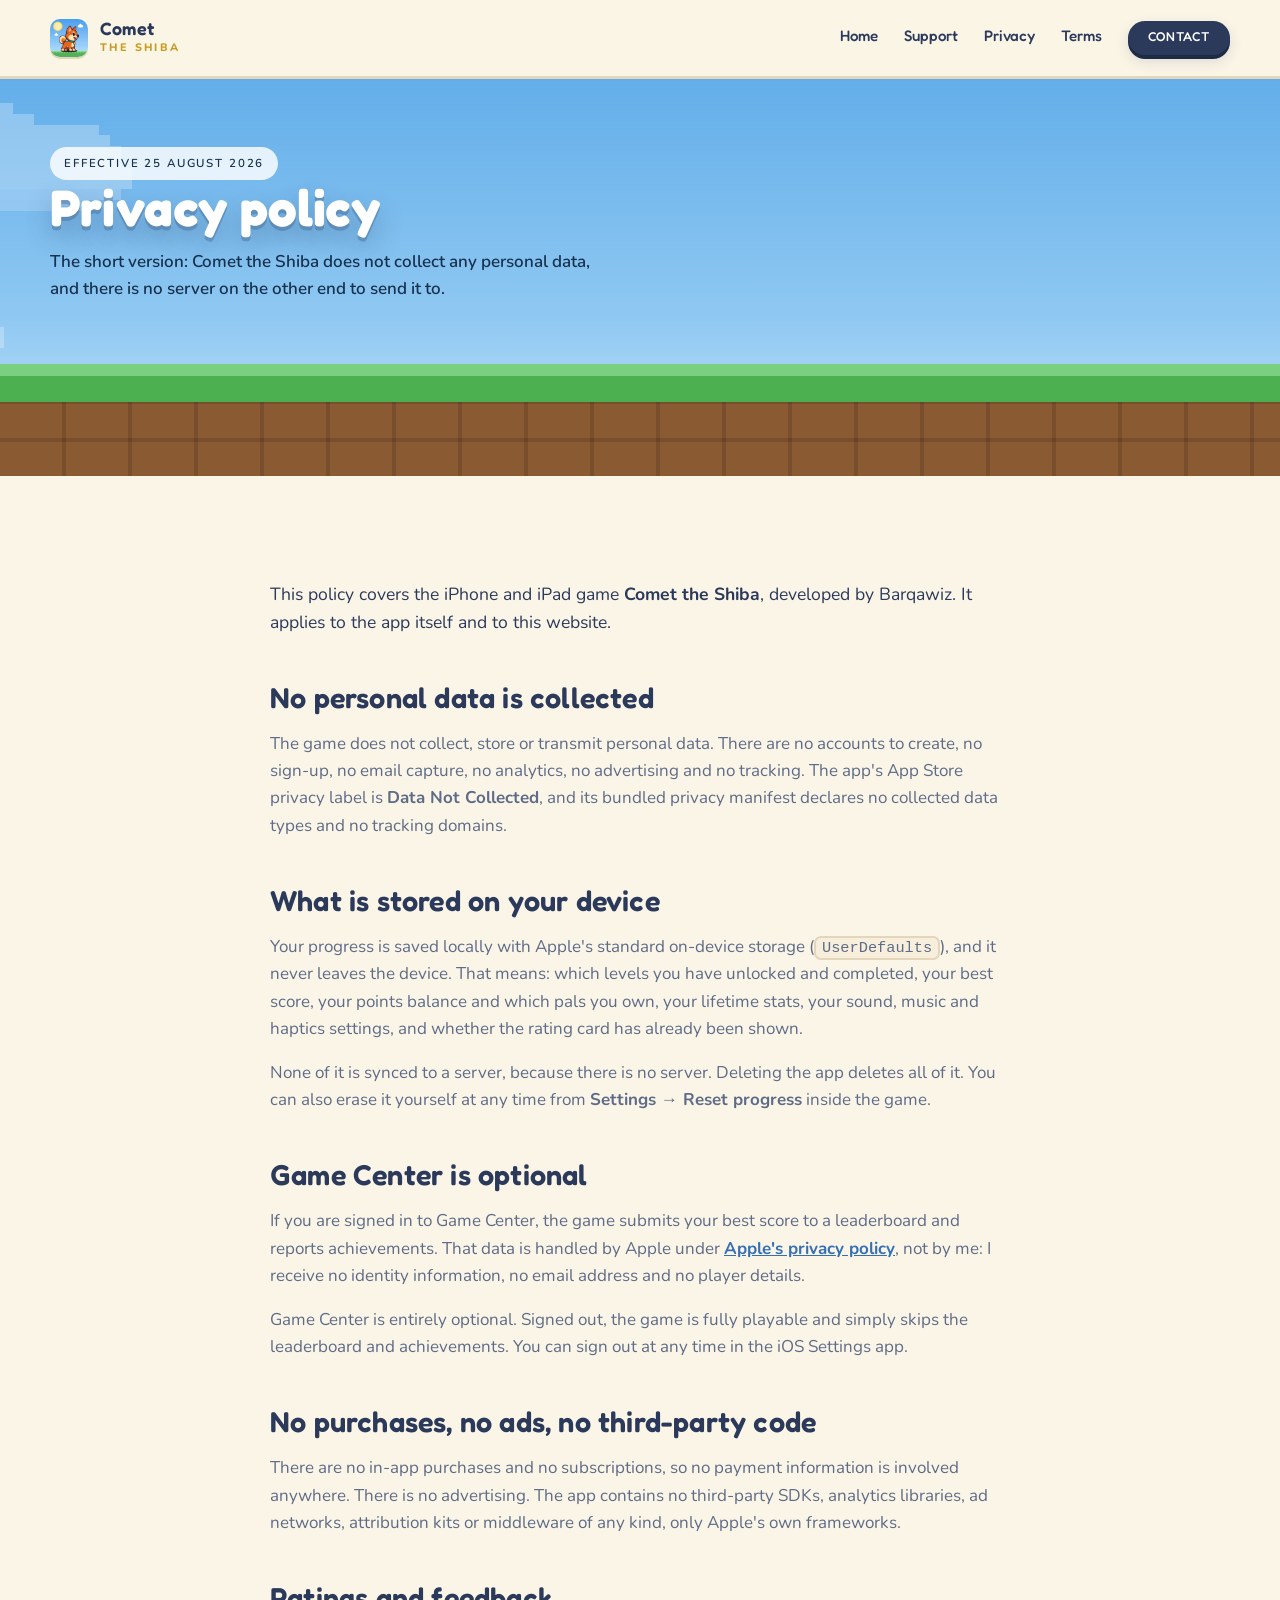
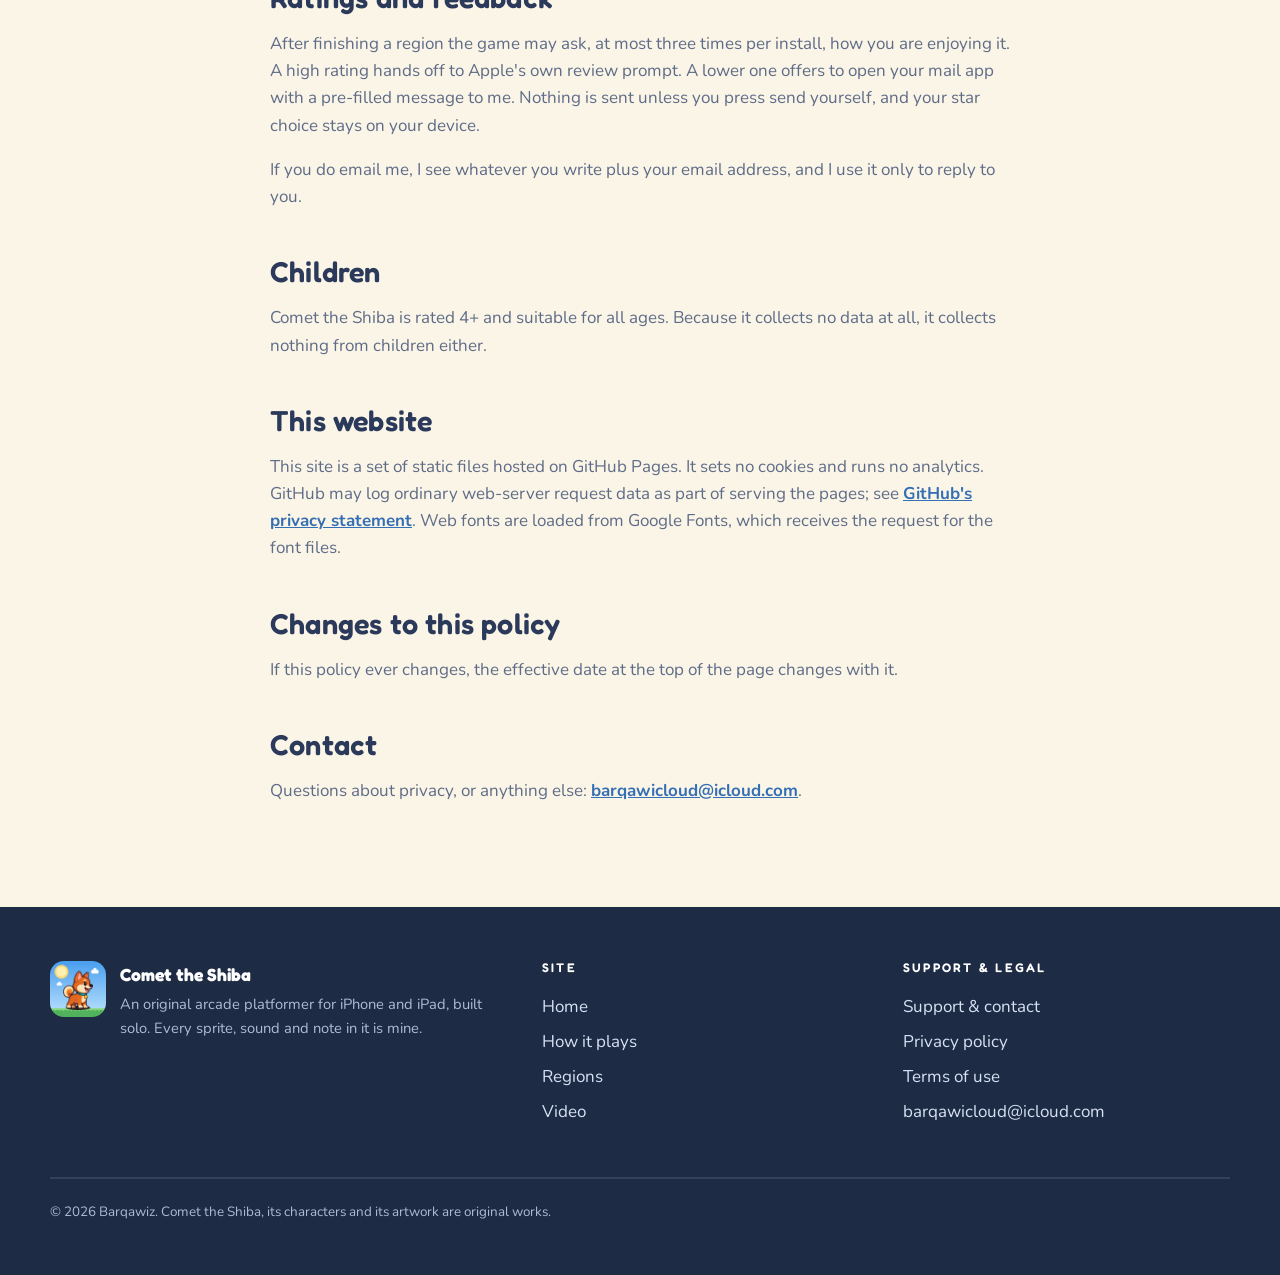
==== privacy.html @ cd2d178d "Add privacy, support and terms pages App Review needs a reachable privacy policy and support URL, so" ====
<!DOCTYPE html>
<html lang="en">
<head>
<meta charset="utf-8">
<meta name="viewport" content="width=device-width, initial-scale=1">
<title>Privacy policy | Comet the Shiba</title>
<meta name="description" content="Comet the Shiba collects no personal data. No accounts, no analytics, no advertising, no tracking and no third-party SDKs.">
<link rel="canonical" href="https://barqawiz.github.io/comet-website/privacy.html">
<meta name="theme-color" content="#63AEEA">
<link rel="icon" href="favicon.ico" sizes="any">
<link rel="apple-touch-icon" href="assets/apple-touch-icon.png">
<link rel="preconnect" href="https://fonts.googleapis.com">
<link rel="preconnect" href="https://fonts.gstatic.com" crossorigin>
<link href="https://fonts.googleapis.com/css2?family=Fredoka:wght@500;600;700&family=Nunito:wght@400;600;700;800&display=swap" rel="stylesheet">
<link rel="stylesheet" href="assets/css/style.css">
</head>
<body>
<a class="skip" href="#main">Skip to content</a>
<header class="site-head">
  <div class="wrap">
    <a class="brand" href="./">
      <img src="assets/img/icon.png" alt="" width="38" height="38">
      <span><b>Comet</b><span class="sub">The Shiba</span></span>
    </a>
    <nav class="site-nav" aria-label="Main">
      <a href="./">Home</a>
      <a href="support.html">Support</a>
      <a href="privacy.html">Privacy</a>
      <a href="terms.html">Terms</a>
      <a class="btn btn--navy btn--sm" href="mailto:barqawicloud@icloud.com?subject=Comet%20the%20Shiba">Contact</a>
    </nav>
  </div>
</header>

<main id="main">
<section class="page-head">
  <div class="cloud c1"></div><div class="cloud c3"></div>
  <div class="wrap">
    <p class="stamp">Effective 25 August 2026</p>
    <h1>Privacy policy</h1>
    <p>The short version: Comet the Shiba does not collect any personal data, and there is
       no server on the other end to send it to.</p>
  </div>
  <div class="ground"><div class="lip"></div><div class="turf"></div><div class="dirt"></div></div>
</section>

<section class="section section--paper">
  <div class="wrap prose">
    <p>This policy covers the iPhone and iPad game <strong>Comet the Shiba</strong>, developed
       by Barqawiz. It applies to the app itself and to this website.</p>

    <h2>No personal data is collected</h2>
    <p>The game does not collect, store or transmit personal data. There are no accounts to
       create, no sign-up, no email capture, no analytics, no advertising and no tracking.
       The app's App Store privacy label is <strong>Data Not Collected</strong>, and its bundled
       privacy manifest declares no collected data types and no tracking domains.</p>

    <h2>What is stored on your device</h2>
    <p>Your progress is saved locally with Apple's standard on-device storage
       (<code>UserDefaults</code>), and it never leaves the device. That means: which levels
       you have unlocked and completed, your best score, your points balance and which pals you
       own, your lifetime stats, your sound, music and haptics settings, and whether the rating
       card has already been shown.</p>
    <p>None of it is synced to a server, because there is no server. Deleting the app deletes
       all of it. You can also erase it yourself at any time from
       <strong>Settings &rarr; Reset progress</strong> inside the game.</p>

    <h2>Game Center is optional</h2>
    <p>If you are signed in to Game Center, the game submits your best score to a leaderboard
       and reports achievements. That data is handled by Apple under
       <a href="https://www.apple.com/legal/privacy/">Apple's privacy policy</a>, not by me:
       I receive no identity information, no email address and no player details.</p>
    <p>Game Center is entirely optional. Signed out, the game is fully playable and simply
       skips the leaderboard and achievements. You can sign out at any time in the iOS
       Settings app.</p>

    <h2>No purchases, no ads, no third-party code</h2>
    <p>There are no in-app purchases and no subscriptions, so no payment information is
       involved anywhere. There is no advertising. The app contains no third-party SDKs,
       analytics libraries, ad networks, attribution kits or middleware of any kind, only
       Apple's own frameworks.</p>

    <h2>Ratings and feedback</h2>
    <p>After finishing a region the game may ask, at most three times per install, how you
       are enjoying it. A high rating hands off to Apple's own review prompt. A lower one
       offers to open your mail app with a pre-filled message to me. Nothing is sent unless
       you press send yourself, and your star choice stays on your device.</p>
    <p>If you do email me, I see whatever you write plus your email address, and I use it only
       to reply to you.</p>

    <h2>Children</h2>
    <p>Comet the Shiba is rated 4+ and suitable for all ages. Because it collects no data at
       all, it collects nothing from children either.</p>

    <h2>This website</h2>
    <p>This site is a set of static files hosted on GitHub Pages. It sets no cookies and runs
       no analytics. GitHub may log ordinary web-server request data as part of serving the
       pages; see <a href="https://docs.github.com/site-policy/privacy-policies/github-privacy-statement">GitHub's privacy statement</a>.
       Web fonts are loaded from Google Fonts, which receives the request for the font files.</p>

    <h2>Changes to this policy</h2>
    <p>If this policy ever changes, the effective date at the top of the page changes with it.</p>

    <h2>Contact</h2>
    <p>Questions about privacy, or anything else:
       <a href="mailto:barqawicloud@icloud.com?subject=Comet%20the%20Shiba%20privacy">barqawicloud@icloud.com</a>.</p>
  </div>
</section>
</main>

<footer class="site-foot">
  <div class="wrap">
    <div class="foot-brand">
      <img src="assets/img/icon.png" alt="" width="56" height="56">
      <div>
        <b>Comet the Shiba</b>
        <p style="margin:4px 0 0;font-size:.92rem">An original arcade platformer for iPhone and iPad,
           built solo. Every sprite, sound and note in it is mine.</p>
      </div>
    </div>
    <div>
      <h4>Site</h4>
      <a href="./">Home</a>
      <a href="./#game">How it plays</a>
      <a href="./#regions">Regions</a>
      <a href="./#media">Video</a>
    </div>
    <div>
      <h4>Support &amp; legal</h4>
      <a href="support.html">Support &amp; contact</a>
      <a href="privacy.html">Privacy policy</a>
      <a href="terms.html">Terms of use</a>
      <a href="mailto:barqawicloud@icloud.com">barqawicloud@icloud.com</a>
    </div>
    <p class="fine">© 2026 Barqawiz. Comet the Shiba, its characters and its artwork are original works.</p>
  </div>
</footer>
</body>
</html>
---- assets/css/style.css ----
/* Comet the Shiba site styles.
   The palette, the rounded buttons and the cream cards are lifted from the
   game's own UI so the site and the app read as one thing. */

:root {
  /* sky */
  --sky-1: #63AEEA;
  --sky-2: #8FC8F2;
  --sky-3: #C9E5FB;
  /* ground */
  --grass: #4CAF50;
  --grass-lip: #7BD07F;
  --grass-dark: #3B8E3F;
  --soil: #8A5A32;
  --soil-dark: #6E4526;
  /* surfaces */
  --cream: #F7EFDC;
  --cream-hi: #FDF8EC;
  --cream-edge: #E3D6BB;
  --paper: #FBF5E7;
  /* ink */
  --navy: #2B3A5B;
  --navy-deep: #1E2B45;
  --ink-soft: #5F6C88;
  /* accents */
  --gold: #F2C94C;
  --gold-dark: #C99B1F;
  --orange: #E76E22;
  --red: #E05252;
  --red-dark: #B93E3E;
  --green: #43A047;
  --green-dark: #2F7A33;
  --blue: #4A90E2;
  --blue-dark: #356FB4;
  /* regions */
  --greenward: #43A047;
  --amber: #D9982F;
  --starfall: #6E5AC8;

  --shadow-card: 0 4px 0 var(--cream-edge), 0 12px 28px rgba(43, 58, 91, .12);
  --radius: 22px;
  --maxw: 1180px;
  color-scheme: light;
}

* { box-sizing: border-box; }

html { scroll-behavior: smooth; }
@media (prefers-reduced-motion: reduce) { html { scroll-behavior: auto; } }

body {
  margin: 0;
  background: var(--paper);
  color: var(--navy);
  font-family: Nunito, "Helvetica Neue", Arial, sans-serif;
  font-size: 17px;
  line-height: 1.6;
  -webkit-font-smoothing: antialiased;
  overflow-x: hidden;
}

h1, h2, h3, h4, .display {
  font-family: Fredoka, Nunito, "Helvetica Neue", Arial, sans-serif;
  font-weight: 600;
  letter-spacing: .2px;
  line-height: 1.08;
  margin: 0 0 .4em;
}

a { color: var(--blue-dark); }
a:focus-visible, button:focus-visible, summary:focus-visible {
  outline: 3px solid var(--gold);
  outline-offset: 3px;
  border-radius: 8px;
}

img { max-width: 100%; height: auto; display: block; }
.px { image-rendering: pixelated; image-rendering: -moz-crisp-edges; }

.wrap { width: min(100% - 40px, var(--maxw)); margin-inline: auto; }

.skip {
  position: absolute; left: -9999px; top: 0; z-index: 99;
  background: var(--navy); color: #fff; padding: 12px 18px; border-radius: 0 0 12px 0;
}
.skip:focus { left: 0; }

/* ---------- buttons: the in-game pill ---------- */
.btn {
  --b: var(--green); --bd: var(--green-dark);
  display: inline-flex; align-items: center; gap: 10px;
  font-family: Fredoka, Nunito, sans-serif; font-weight: 600;
  font-size: 1rem; letter-spacing: .06em; text-transform: uppercase;
  color: #fff; text-decoration: none;
  background: var(--b);
  padding: 14px 28px 16px;
  border: 0; border-radius: 999px;
  box-shadow: 0 5px 0 var(--bd), 0 10px 20px rgba(43, 58, 91, .18);
  cursor: pointer;
  transition: transform .08s ease, box-shadow .08s ease, filter .15s ease;
}
.btn:hover { filter: brightness(1.05); }
.btn:active { transform: translateY(4px); box-shadow: 0 1px 0 var(--bd), 0 4px 10px rgba(43, 58, 91, .18); }
.btn--red   { --b: var(--red);   --bd: var(--red-dark); }
.btn--gold  { --b: var(--gold);  --bd: var(--gold-dark); color: var(--navy-deep); }
.btn--blue  { --b: var(--blue);  --bd: var(--blue-dark); }
.btn--navy  { --b: var(--navy);  --bd: var(--navy-deep); }
.btn--ghost {
  background: transparent; color: var(--navy);
  box-shadow: inset 0 0 0 3px rgba(43, 58, 91, .18);
}
.btn--ghost:active { transform: none; box-shadow: inset 0 0 0 3px rgba(43, 58, 91, .3); }
.btn--sm { font-size: .82rem; padding: 10px 18px 12px; }

/* ---------- header ---------- */
.site-head {
  position: sticky; top: 0; z-index: 40;
  background: rgba(251, 245, 231, .92);
  backdrop-filter: blur(10px);
  border-bottom: 3px solid var(--cream-edge);
}
.site-head .wrap { display: flex; align-items: center; gap: 20px; min-height: 76px; padding-block: 8px; }
.brand { display: flex; align-items: center; gap: 12px; text-decoration: none; color: var(--navy); margin-right: auto; }
.brand img { width: 38px; height: 38px; border-radius: 10px; box-shadow: 0 2px 0 var(--cream-edge); }
.brand b { font-family: Fredoka, sans-serif; font-weight: 600; font-size: 1.12rem; letter-spacing: .01em; display: block; line-height: 1.05; }
.brand .sub { font-size: .68rem; letter-spacing: .22em; color: var(--gold-dark); font-weight: 800; text-transform: uppercase; display: block; }
.site-nav { display: flex; align-items: center; gap: 26px; }
.site-nav a {
  font-family: Fredoka, sans-serif; font-size: .95rem; font-weight: 500;
  color: var(--navy); text-decoration: none; padding: 6px 0;
  border-bottom: 3px solid transparent;
}
.site-nav a:hover { border-bottom-color: var(--gold); }
.site-nav a.btn {
  color: #fff; border-bottom: 0;
  padding: 9px 20px 11px; font-size: .8rem; line-height: 1.1;
  box-shadow: 0 4px 0 var(--bd), 0 6px 14px rgba(43, 58, 91, .16);
}
.site-nav a.btn:hover { border-bottom: 0; }
.site-nav a.btn:active { transform: translateY(3px); box-shadow: 0 1px 0 var(--bd); }
@media (max-width: 860px) { .site-nav a:not(.btn) { display: none; } }

/* ---------- hero ---------- */
.hero {
  position: relative;
  background: linear-gradient(180deg, var(--sky-1) 0%, var(--sky-2) 45%, var(--sky-3) 100%);
  padding: 74px 0 0;
  overflow: hidden;
}
.cloud {
  position: absolute;
  aspect-ratio: 24 / 10;
  background-image: url("data:image/svg+xml,%3Csvg xmlns='http://www.w3.org/2000/svg' viewBox='0 0 24 10' shape-rendering='crispEdges'%3E%3Crect x='7' y='0' width='6' height='1' fill='%23ffffff'/%3E%3Crect x='5' y='1' width='10' height='1' fill='%23ffffff'/%3E%3Crect x='16' y='2' width='5' height='1' fill='%23ffffff'/%3E%3Crect x='4' y='2' width='12' height='1' fill='%23ffffff'/%3E%3Crect x='3' y='3' width='19' height='1' fill='%23ffffff'/%3E%3Crect x='1' y='4' width='22' height='2' fill='%23ffffff'/%3E%3Crect x='0' y='6' width='24' height='2' fill='%23ffffff'/%3E%3Crect x='1' y='8' width='22' height='1' fill='%23EAF3FF'/%3E%3Crect x='4' y='9' width='16' height='1' fill='%23DDEBFB'/%3E%3C/svg%3E");
  background-size: 100% 100%;
  animation: drift linear infinite;
  pointer-events: none;
}
.c1 { width: 260px; left: -20%; top: 8%;  animation-duration: 120s; animation-delay: -22s;  opacity: .5; }
.c2 { width: 150px; left: -20%; top: 26%; animation-duration: 165s; animation-delay: -110s; opacity: .42; }
.c3 { width: 340px; left: -30%; top: 55%; animation-duration: 210s; animation-delay: -60s;  opacity: .3; }
.c4 { width: 190px; left: -20%; top: 72%; animation-duration: 145s; animation-delay: -132s; opacity: .38; }
@keyframes drift { from { transform: translateX(0); } to { transform: translateX(180vw); } }

.hero-grid {
  position: relative; z-index: 2;
  display: grid; grid-template-columns: minmax(0, 1fr) minmax(0, 1.05fr);
  gap: 56px; align-items: center;
  padding-bottom: 90px;
}
@media (max-width: 940px) { .hero-grid { grid-template-columns: 1fr; gap: 36px; padding-bottom: 64px; text-align: center; } }

.title-lockup { margin-bottom: 22px; }
.title-lockup .comet {
  font-family: Fredoka, sans-serif; font-weight: 700;
  font-size: clamp(3.6rem, 10vw, 6.6rem);
  line-height: .9; color: #fff; margin: 0;
  letter-spacing: .01em;
  text-shadow: 0 5px 0 rgba(43, 58, 91, .28), 0 14px 34px rgba(30, 60, 95, .38);
}
.title-lockup .shiba {
  font-family: Fredoka, sans-serif; font-weight: 600;
  font-size: clamp(1.2rem, 3.2vw, 2rem);
  color: var(--gold); letter-spacing: .16em; text-transform: uppercase;
  text-shadow: 0 3px 0 rgba(43, 58, 91, .2);
  margin-top: 6px;
}
.hero-copy {
  font-size: clamp(1.05rem, 1.6vw, 1.22rem);
  color: #17324e; max-width: 34ch; font-weight: 600;
  text-shadow: 0 1px 0 rgba(255, 255, 255, .35);
}
@media (max-width: 940px) { .hero-copy { margin-inline: auto; } }
.hero-cta { display: flex; flex-wrap: wrap; gap: 14px; margin-top: 28px; }
@media (max-width: 940px) { .hero-cta { justify-content: center; } }
.hero-note {
  margin-top: 18px; font-size: .82rem; font-weight: 800; letter-spacing: .12em;
  text-transform: uppercase; color: #1c3d5c; opacity: .75;
}

/* landscape phone frame */
.device {
  border: 12px solid #10161f;
  border-radius: 34px;
  background: #10161f;
  box-shadow: 0 18px 40px rgba(20, 40, 70, .35), inset 0 0 0 2px #2c3546;
  overflow: hidden;
  position: relative;
}
.device video, .device img { width: 100%; display: block; background: #0d1117; }
.device::after {
  content: ""; position: absolute; top: 50%; left: 4px; translate: 0 -50%;
  width: 5px; height: 64px; background: #000; border-radius: 3px; opacity: .55;
}

/* ground strip */
.ground { position: relative; z-index: 3; }
.ground .lip { height: 12px; background: var(--grass-lip); }
.ground .turf { height: 26px; background: var(--grass); }
.ground .dirt {
  height: 74px;
  background:
    repeating-linear-gradient(90deg, transparent 0 62px, rgba(0,0,0,.13) 62px 66px),
    repeating-linear-gradient(0deg, transparent 0 34px, rgba(0,0,0,.13) 34px 38px),
    var(--soil);
}
.runner {
  position: absolute; bottom: 70px; left: 0;
  width: 96px; height: 87px;
  background-image: url("../img/sprites/comet-run.png");
  background-size: 300% 100%;
  animation: runcycle .34s steps(3) infinite, dash 13s linear infinite;
}
@keyframes runcycle { from { background-position-x: 0; } to { background-position-x: -300%; } }
@keyframes dash { from { transform: translateX(-140px); } to { transform: translateX(calc(100vw + 140px)); } }
@media (prefers-reduced-motion: reduce) {
  .runner { animation: none; left: 8%; background-position-x: 0; }
  .cloud { animation: none; }
}

/* ---------- HUD stat strip ---------- */
.hud { background: var(--navy); color: #fff; padding: 22px 0; }
.hud ul {
  list-style: none; margin: 0; padding: 0;
  display: flex; flex-wrap: wrap; justify-content: center; gap: 14px 38px;
}
.hud li { display: flex; align-items: center; gap: 11px; }
.hud img { width: 30px; height: auto; }
.hud .stat b {
  font-family: Fredoka, sans-serif; font-weight: 600; font-size: 1.4rem;
  color: var(--gold); line-height: 1; display: block;
}
.hud .stat span { font-size: .72rem; letter-spacing: .16em; text-transform: uppercase; font-weight: 800; opacity: .8; }

/* ---------- generic section ---------- */
.section { padding: 86px 0; }
.section--cream { background: var(--cream); }
.section--paper { background: var(--paper); }
.section-head { max-width: 62ch; margin-bottom: 44px; }
.section-head.center { margin-inline: auto; text-align: center; }
.eyebrow {
  font-size: .74rem; font-weight: 800; letter-spacing: .2em; text-transform: uppercase;
  color: var(--gold-dark); margin-bottom: 10px;
}
.section h2 { font-size: clamp(1.9rem, 4vw, 2.7rem); }
.section-head p { color: var(--ink-soft); font-size: 1.08rem; margin: 0; }

/* ---------- cards ---------- */
.cards { display: grid; grid-template-columns: repeat(auto-fit, minmax(280px, 1fr)); gap: 22px; }
@media (min-width: 1000px) { .cards { grid-template-columns: repeat(3, 1fr); } }
.card {
  background: var(--cream-hi);
  border: 3px solid var(--cream-edge);
  border-radius: var(--radius);
  padding: 26px 26px 28px;
  box-shadow: 0 4px 0 var(--cream-edge);
}
.section--cream .card { background: var(--paper); }
.card .icon {
  width: 54px; height: 54px; display: grid; place-items: center; margin-bottom: 14px;
}
.card .icon img { max-height: 54px; width: auto; }
.card h3 { font-size: 1.18rem; margin-bottom: 6px; }
.card p { margin: 0; color: var(--ink-soft); font-size: .97rem; }

/* ---------- regions ---------- */
.region { padding: 74px 0; border-top: 4px solid rgba(43, 58, 91, .08); }
.region-grid { display: grid; grid-template-columns: minmax(0, 1fr) minmax(0, 1.15fr); gap: 48px; align-items: center; }
.region--flip .region-grid { direction: rtl; }
.region--flip .region-grid > * { direction: ltr; }
@media (max-width: 900px) { .region-grid, .region--flip .region-grid { grid-template-columns: 1fr; direction: ltr; gap: 28px; } }
.region-tag {
  display: inline-flex; align-items: center; gap: 8px;
  font-family: Fredoka, sans-serif; font-size: .8rem; font-weight: 600;
  letter-spacing: .14em; text-transform: uppercase;
  color: #fff; background: var(--tint, var(--green));
  padding: 7px 15px 8px; border-radius: 999px; margin-bottom: 14px;
}
.region h3 { font-size: clamp(1.6rem, 3.4vw, 2.2rem); }
.region p { color: var(--ink-soft); }
.shot {
  border-radius: 18px; overflow: hidden;
  border: 4px solid var(--navy);
  box-shadow: 0 10px 0 rgba(43, 58, 91, .18), 0 20px 40px rgba(43, 58, 91, .16);
  background: #0d1117;
}
.shot img { width: 100%; }
.chips { display: flex; flex-wrap: wrap; gap: 10px; margin-top: 22px; padding: 0; list-style: none; }
.chip {
  display: flex; align-items: center; gap: 9px;
  background: var(--cream-hi); border: 3px solid var(--cream-edge);
  border-radius: 999px; padding: 7px 16px 8px 9px;
  font-size: .88rem; font-weight: 700;
}
.chip img { width: 30px; height: auto; }

/* ---------- bosses ---------- */
.bosses { background: var(--navy-deep); color: #fff; }
.bosses .section-head p, .bosses p { color: #B9C6E0; }
.bosses .eyebrow { color: var(--gold); }
.boss-row { display: grid; grid-template-columns: repeat(auto-fit, minmax(230px, 1fr)); gap: 22px; margin-bottom: 46px; }
.boss {
  background: rgba(255, 255, 255, .05);
  border: 3px solid rgba(255, 255, 255, .12);
  border-radius: var(--radius);
  padding: 22px; text-align: center;
}
.boss img { height: 108px; width: auto; margin: 0 auto 12px; }
.boss h3 { color: #fff; font-size: 1.1rem; margin-bottom: 2px; }
.boss .hp { color: var(--gold); font-weight: 800; font-size: .78rem; letter-spacing: .14em; text-transform: uppercase; }
.steps { display: grid; grid-template-columns: repeat(auto-fit, minmax(240px, 1fr)); gap: 26px; counter-reset: s; }
.step { position: relative; padding-left: 56px; }
.step::before {
  counter-increment: s; content: counter(s);
  position: absolute; left: 0; top: -4px;
  width: 40px; height: 40px; border-radius: 12px;
  background: var(--gold); color: var(--navy-deep);
  font-family: Fredoka, sans-serif; font-weight: 700; font-size: 1.2rem;
  display: grid; place-items: center;
}
.step h4 { color: #fff; font-size: 1.05rem; margin-bottom: 4px; }
.step p { margin: 0; font-size: .95rem; }

/* ---------- video wall ---------- */
.reels { display: grid; grid-template-columns: repeat(auto-fit, minmax(300px, 1fr)); gap: 20px; }
.reel { background: var(--cream-hi); border: 3px solid var(--cream-edge); border-radius: 18px; padding: 12px; box-shadow: 0 4px 0 var(--cream-edge); }
.reel video { width: 100%; border-radius: 10px; background: #0d1117; display: block; }
.reel h4 { margin: 12px 4px 2px; font-size: 1rem; }
.reel span { display: block; margin: 0 4px 6px; font-size: .74rem; letter-spacing: .14em; text-transform: uppercase; color: var(--ink-soft); font-weight: 800; }

/* ---------- footer ---------- */
.site-foot { background: var(--navy-deep); color: #AEBBD4; padding: 54px 0 40px; }
.site-foot .wrap { display: grid; grid-template-columns: 1.4fr 1fr 1fr; gap: 34px; }
@media (max-width: 760px) { .site-foot .wrap { grid-template-columns: 1fr; } }
.site-foot h4 { color: #fff; font-size: .78rem; letter-spacing: .18em; text-transform: uppercase; margin-bottom: 14px; }
.site-foot a { color: #D7E1F2; text-decoration: none; display: block; padding: 4px 0; }
.site-foot a:hover { color: var(--gold); }
.site-foot .fine { grid-column: 1 / -1; border-top: 2px solid rgba(255,255,255,.1); padding-top: 22px; font-size: .84rem; }
.foot-brand { display: flex; gap: 14px; align-items: flex-start; }
.foot-brand img { width: 56px; border-radius: 14px; }
.foot-brand b { color: #fff; font-family: Fredoka, sans-serif; font-size: 1.1rem; display: block; }

.prose { max-width: 74ch; }
.prose h3 { margin-top: 34px; font-size: 1.25rem; }
.prose ul { padding-left: 20px; }
.prose li { margin-bottom: 8px; color: var(--ink-soft); }
.prose li strong { color: var(--navy); }

/* ---------- inner pages: privacy, terms, support ---------- */
.page-head { position: relative; background: linear-gradient(180deg, var(--sky-1) 0%, var(--sky-2) 60%, var(--sky-3) 100%); padding-top: 56px; overflow: hidden; }
.page-head .wrap { position: relative; z-index: 2; padding-bottom: 62px; }
.page-head .cloud { opacity: .26; }
.page-head .c1 { top: 46%; }
.page-head .c3 { top: 6%; left: -10%; width: 260px; }
.page-head h1 {
  font-family: Fredoka, sans-serif; font-weight: 700; color: #fff;
  font-size: clamp(2.1rem, 5.5vw, 3.2rem); margin: 0;
  text-shadow: 0 4px 0 rgba(43, 58, 91, .26), 0 12px 26px rgba(30, 60, 95, .3);
}
.page-head p { color: #17324e; font-weight: 600; max-width: 56ch; margin: 12px 0 0; }
.stamp {
  display: inline-block; margin-bottom: 14px;
  background: rgba(255, 255, 255, .82); color: var(--navy);
  font-size: .72rem; font-weight: 800; letter-spacing: .16em; text-transform: uppercase;
  padding: 7px 14px 8px; border-radius: 999px;
}
.prose p { color: var(--ink-soft); }
.prose h2 { font-size: clamp(1.4rem, 3vw, 1.8rem); margin-top: 46px; }
.prose h2:first-child { margin-top: 0; }
.prose > p:first-of-type { font-size: 1.1rem; color: var(--navy); }
.prose a { font-weight: 700; }
.prose hr { border: 0; border-top: 3px solid var(--cream-edge); margin: 46px 0; }
.prose code {
  font-family: ui-monospace, SFMono-Regular, Menlo, monospace; font-size: .9em;
  background: var(--cream); border: 2px solid var(--cream-edge);
  border-radius: 7px; padding: 1px 6px;
}

.faq { margin-top: 30px; }
.faq details {
  background: var(--cream-hi); border: 3px solid var(--cream-edge);
  border-radius: 18px; padding: 4px 22px; margin-bottom: 12px;
  box-shadow: 0 4px 0 var(--cream-edge);
}
.section--cream .faq details { background: var(--paper); }
.faq summary {
  font-family: Fredoka, sans-serif; font-weight: 500; font-size: 1.05rem;
  padding: 16px 0; cursor: pointer; list-style: none; color: var(--navy);
  display: flex; align-items: center; justify-content: space-between; gap: 16px;
}
.faq summary::-webkit-details-marker { display: none; }
.faq summary::after {
  content: "+"; font-size: 1.5rem; line-height: 1; color: var(--gold-dark); flex: none;
}
.faq details[open] summary::after { content: "\2013"; }
.faq p { margin: 0 0 16px; color: var(--ink-soft); font-size: .98rem; }

.contact-card {
  background: var(--navy); color: #fff; border-radius: var(--radius);
  padding: 30px 32px; display: flex; flex-wrap: wrap; gap: 20px 34px;
  align-items: center; justify-content: space-between;
}
.contact-card h2 { color: #fff; margin: 0 0 6px; font-size: 1.5rem; }
.contact-card p { color: #C3CEE4; margin: 0; max-width: 46ch; font-size: .98rem; }
.contact-card .mail {
  font-family: Fredoka, sans-serif; font-size: 1.15rem; color: var(--gold);
  text-decoration: none; word-break: break-all;
}
.contact-card .mail:hover { text-decoration: underline; }

/* ---------- small screens ---------- */
@media (max-width: 560px) {
  body { font-size: 16px; }
  .hero { padding-top: 52px; }
  .hero-note { letter-spacing: .08em; font-size: .74rem; }
  .hero-cta .btn { width: 100%; justify-content: center; }
  .runner { width: 74px; height: 67px; bottom: 66px; }
  .section { padding: 62px 0; }
  .region { padding: 52px 0; }
  .hud ul { gap: 16px 24px; }
  .hud img { width: 24px; }
  .steps { gap: 22px; }
}
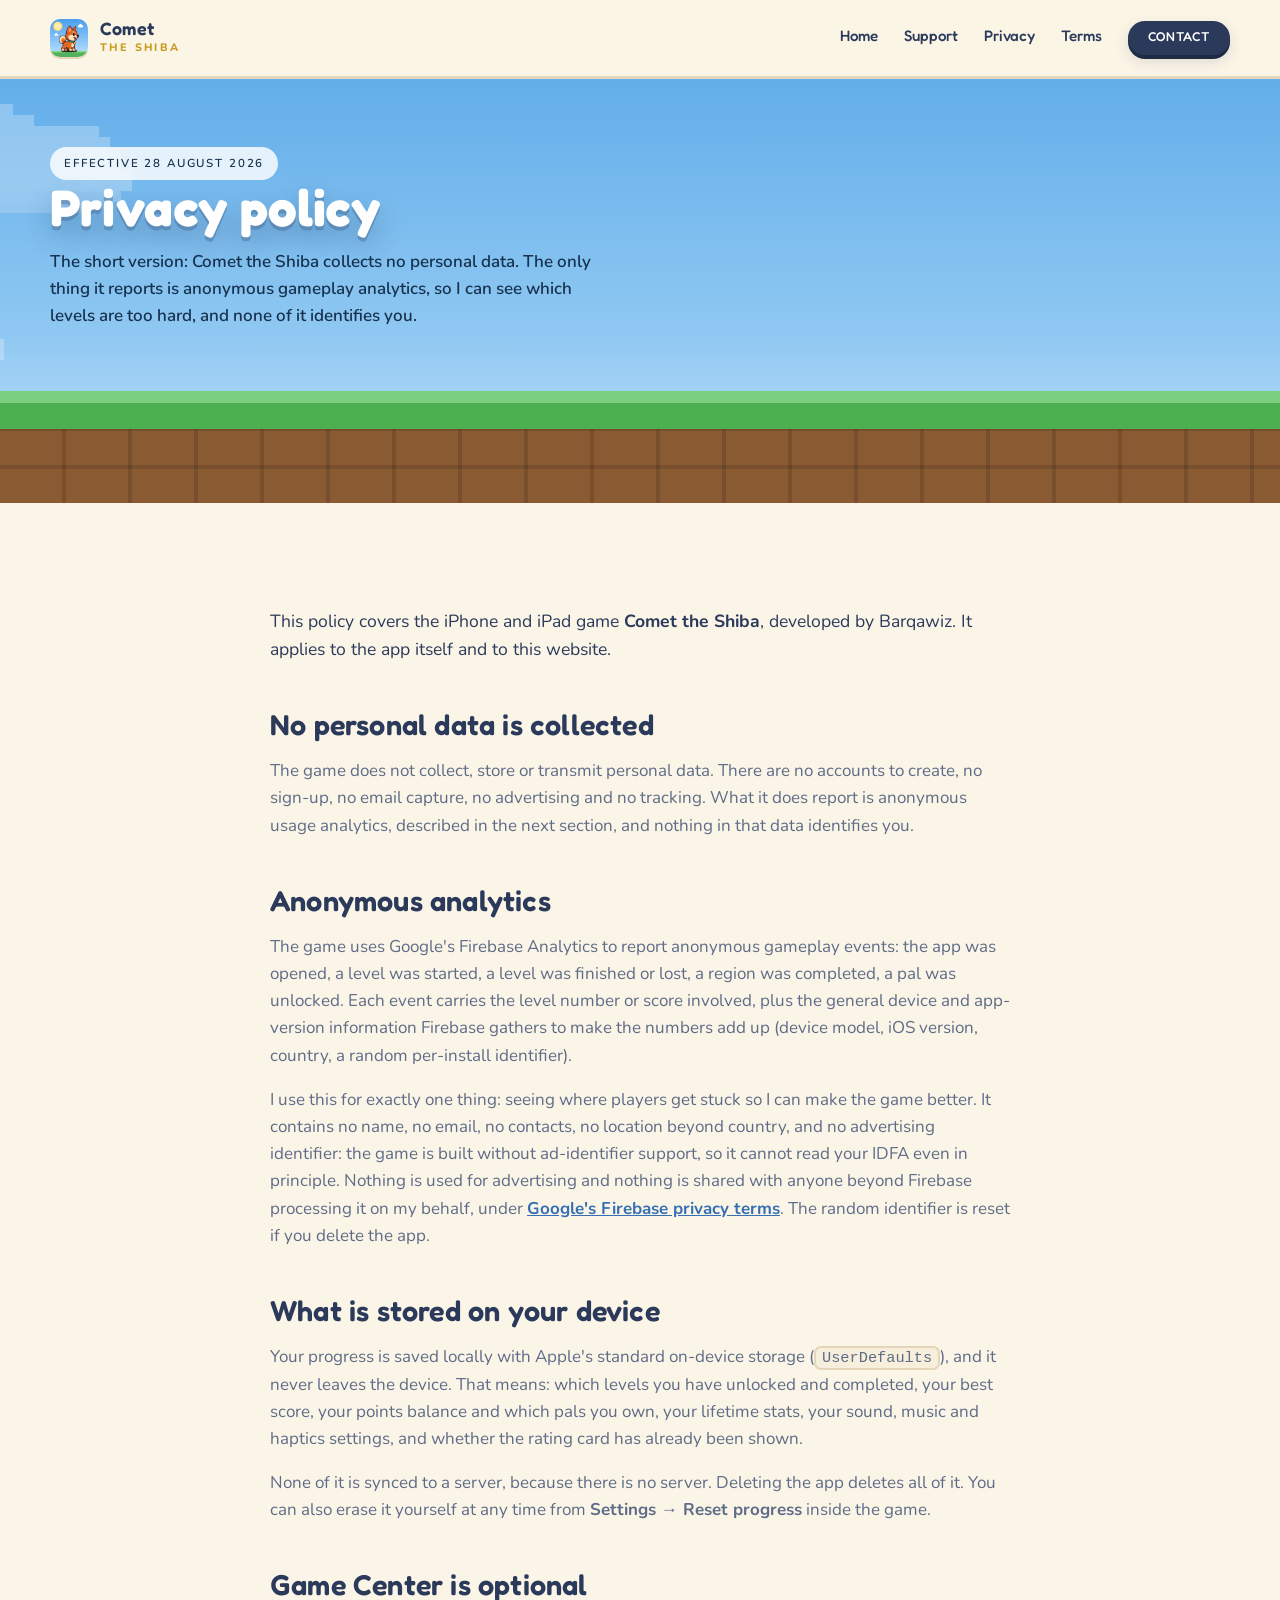
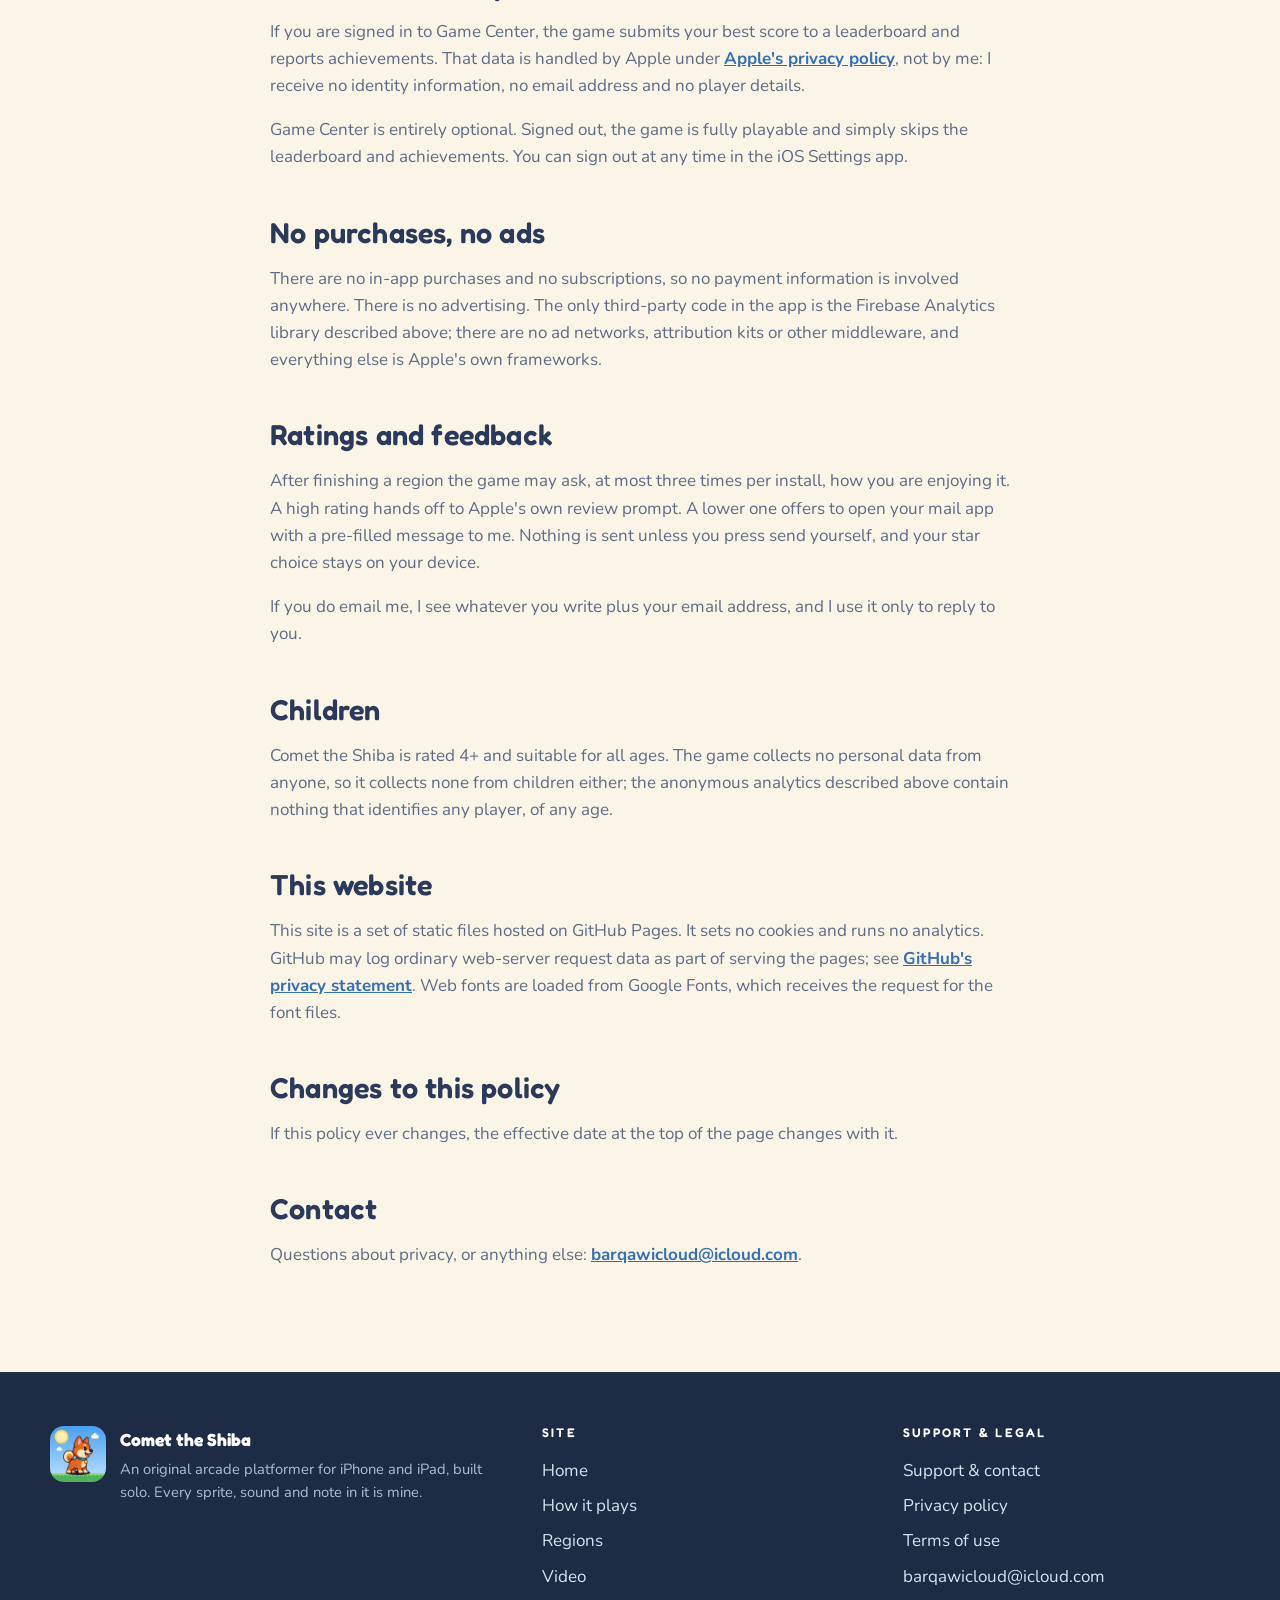
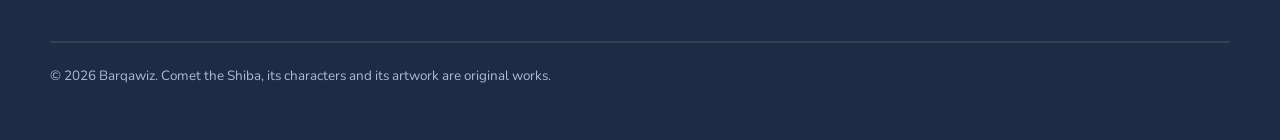
==== commit 90d56407: "Privacy: disclose anonymous Firebase Analytics The game now ships Firebase Analytics (no-IDFA build)" ====
--- a/privacy.html
+++ b/privacy.html
@@ -4,7 +4,7 @@
 <meta charset="utf-8">
 <meta name="viewport" content="width=device-width, initial-scale=1">
 <title>Privacy policy | Comet the Shiba</title>
-<meta name="description" content="Comet the Shiba collects no personal data. No accounts, no analytics, no advertising, no tracking and no third-party SDKs.">
+<meta name="description" content="Comet the Shiba collects no personal data. No accounts, no advertising, no tracking. Only anonymous gameplay analytics to see which levels need work.">
 <link rel="canonical" href="https://barqawiz.github.io/comet-website/privacy.html">
 <meta name="theme-color" content="#63AEEA">
 <link rel="icon" href="favicon.ico" sizes="any">
@@ -36,10 +36,11 @@
 <section class="page-head">
   <div class="cloud c1"></div><div class="cloud c3"></div>
   <div class="wrap">
-    <p class="stamp">Effective 25 August 2026</p>
+    <p class="stamp">Effective 28 August 2026</p>
     <h1>Privacy policy</h1>
-    <p>The short version: Comet the Shiba does not collect any personal data, and there is
-       no server on the other end to send it to.</p>
+    <p>The short version: Comet the Shiba collects no personal data. The only thing it
+       reports is anonymous gameplay analytics, so I can see which levels are too hard,
+       and none of it identifies you.</p>
   </div>
   <div class="ground"><div class="lip"></div><div class="turf"></div><div class="dirt"></div></div>
 </section>
@@ -51,9 +52,23 @@
 
     <h2>No personal data is collected</h2>
     <p>The game does not collect, store or transmit personal data. There are no accounts to
-       create, no sign-up, no email capture, no analytics, no advertising and no tracking.
-       The app's App Store privacy label is <strong>Data Not Collected</strong>, and its bundled
-       privacy manifest declares no collected data types and no tracking domains.</p>
+       create, no sign-up, no email capture, no advertising and no tracking. What it does
+       report is anonymous usage analytics, described in the next section, and nothing in
+       that data identifies you.</p>
+
+    <h2>Anonymous analytics</h2>
+    <p>The game uses Google's Firebase Analytics to report anonymous gameplay events: the
+       app was opened, a level was started, a level was finished or lost, a region was
+       completed, a pal was unlocked. Each event carries the level number or score involved,
+       plus the general device and app-version information Firebase gathers to make the
+       numbers add up (device model, iOS version, country, a random per-install identifier).</p>
+    <p>I use this for exactly one thing: seeing where players get stuck so I can make the
+       game better. It contains no name, no email, no contacts, no location beyond country,
+       and no advertising identifier: the game is built without ad-identifier support, so it
+       cannot read your IDFA even in principle. Nothing is used for advertising and nothing
+       is shared with anyone beyond Firebase processing it on my behalf, under
+       <a href="https://firebase.google.com/support/privacy">Google's Firebase privacy terms</a>.
+       The random identifier is reset if you delete the app.</p>
 
     <h2>What is stored on your device</h2>
     <p>Your progress is saved locally with Apple's standard on-device storage
@@ -74,11 +89,11 @@
        skips the leaderboard and achievements. You can sign out at any time in the iOS
        Settings app.</p>
 
-    <h2>No purchases, no ads, no third-party code</h2>
+    <h2>No purchases, no ads</h2>
     <p>There are no in-app purchases and no subscriptions, so no payment information is
-       involved anywhere. There is no advertising. The app contains no third-party SDKs,
-       analytics libraries, ad networks, attribution kits or middleware of any kind, only
-       Apple's own frameworks.</p>
+       involved anywhere. There is no advertising. The only third-party code in the app is
+       the Firebase Analytics library described above; there are no ad networks, attribution
+       kits or other middleware, and everything else is Apple's own frameworks.</p>
 
     <h2>Ratings and feedback</h2>
     <p>After finishing a region the game may ask, at most three times per install, how you
@@ -89,8 +104,9 @@
        to reply to you.</p>
 
     <h2>Children</h2>
-    <p>Comet the Shiba is rated 4+ and suitable for all ages. Because it collects no data at
-       all, it collects nothing from children either.</p>
+    <p>Comet the Shiba is rated 4+ and suitable for all ages. The game collects no personal
+       data from anyone, so it collects none from children either; the anonymous analytics
+       described above contain nothing that identifies any player, of any age.</p>
 
     <h2>This website</h2>
     <p>This site is a set of static files hosted on GitHub Pages. It sets no cookies and runs
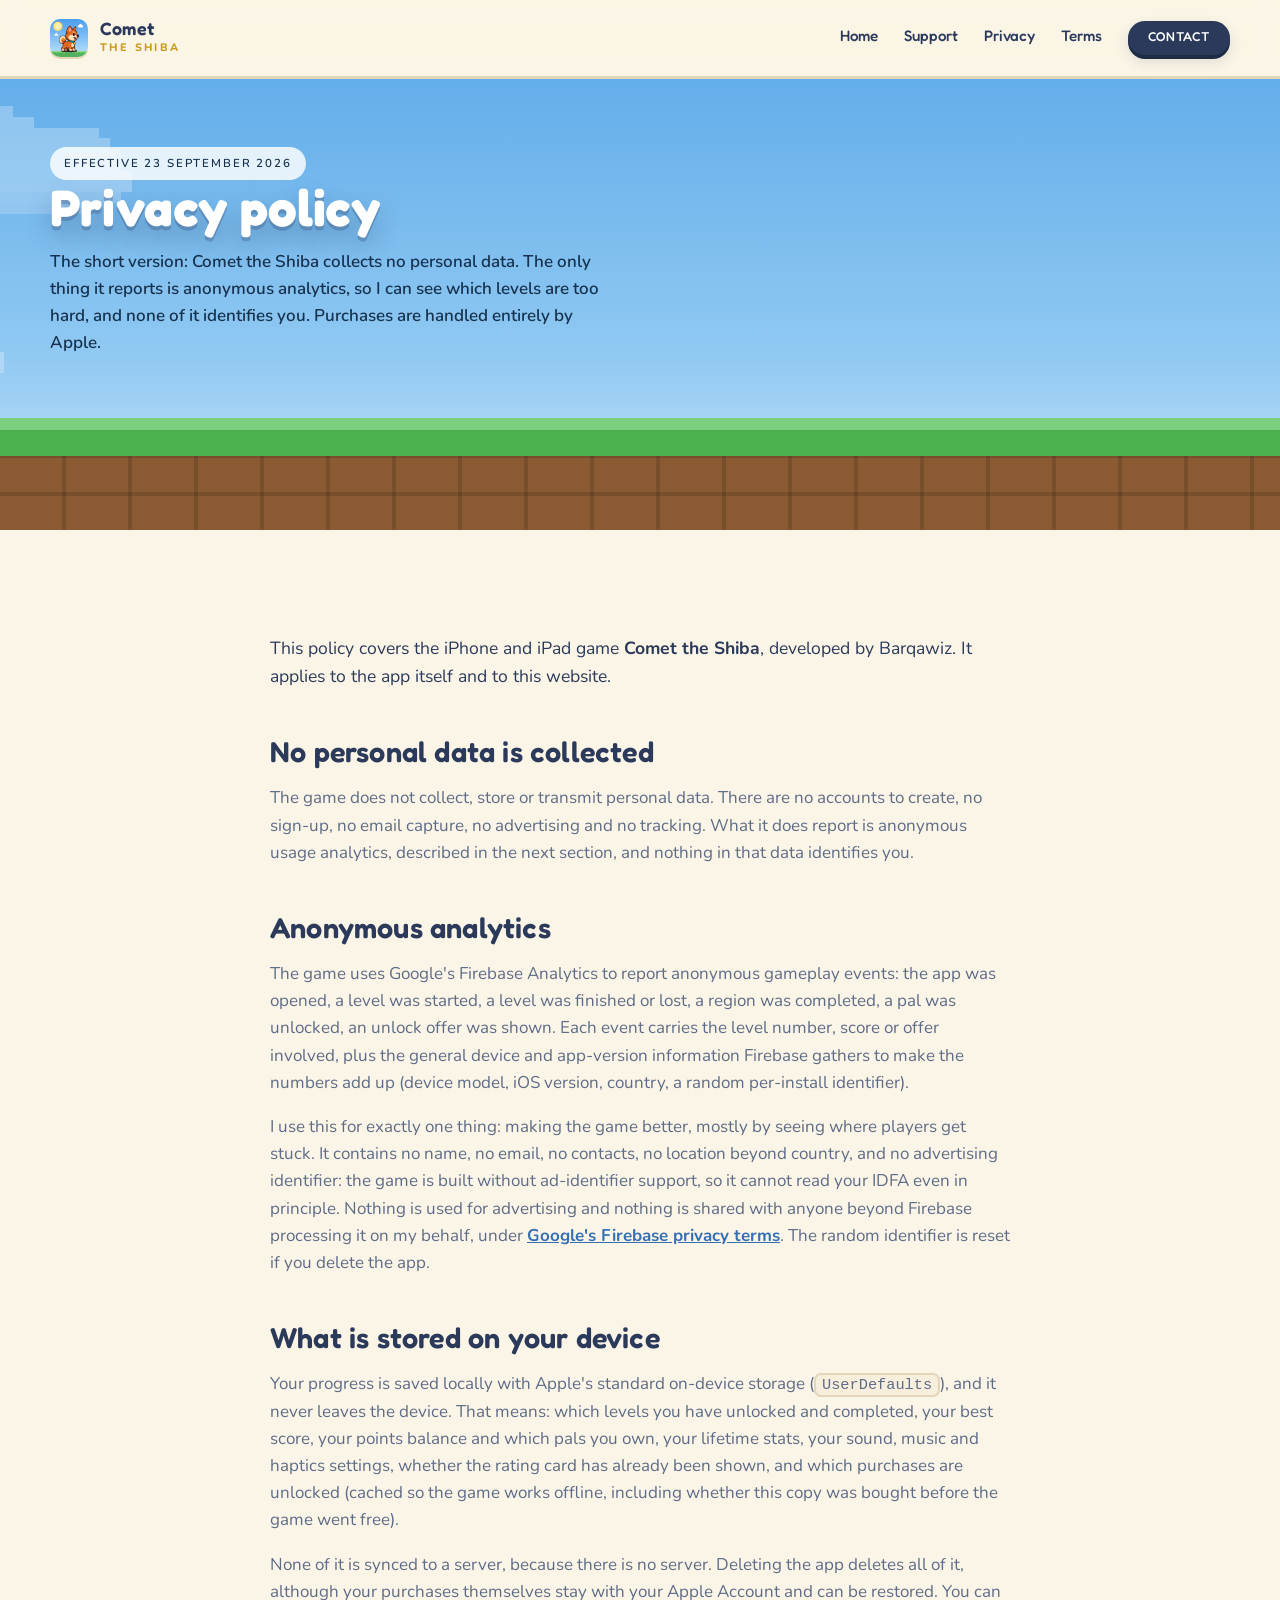
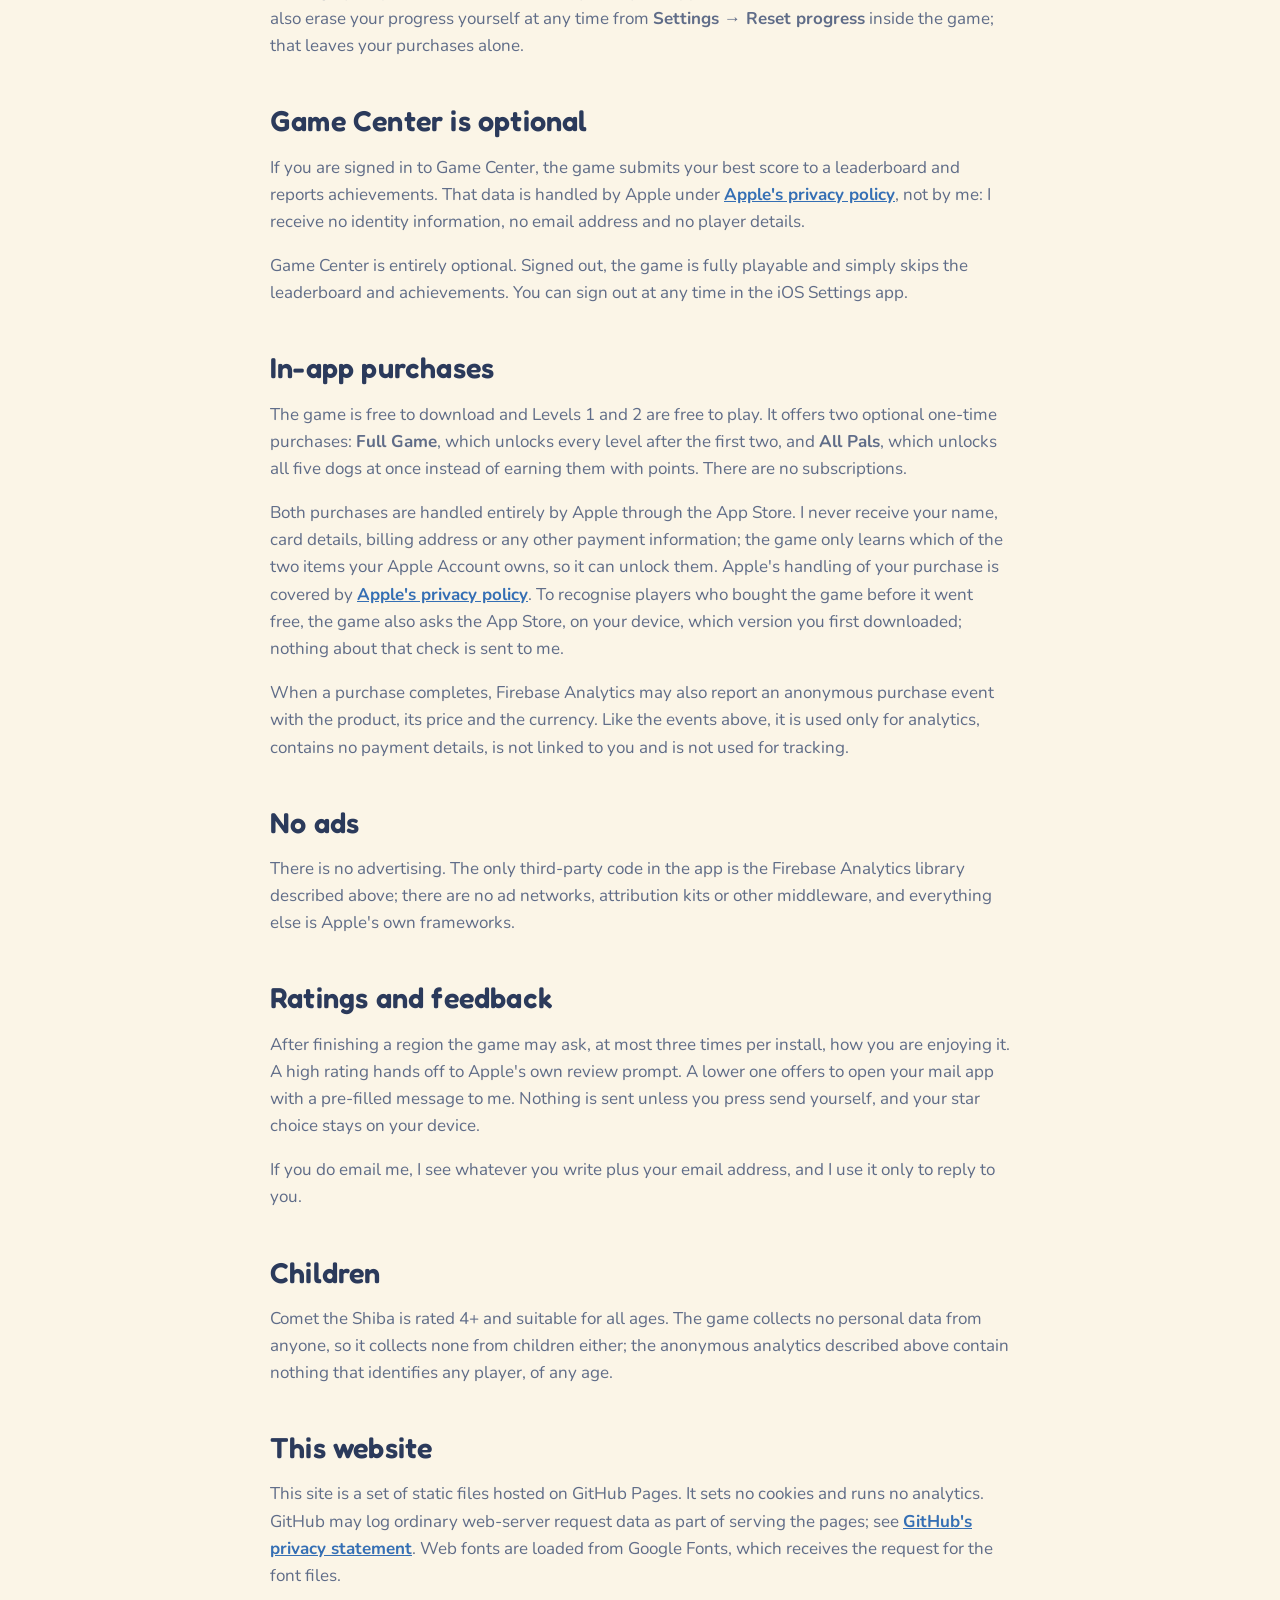
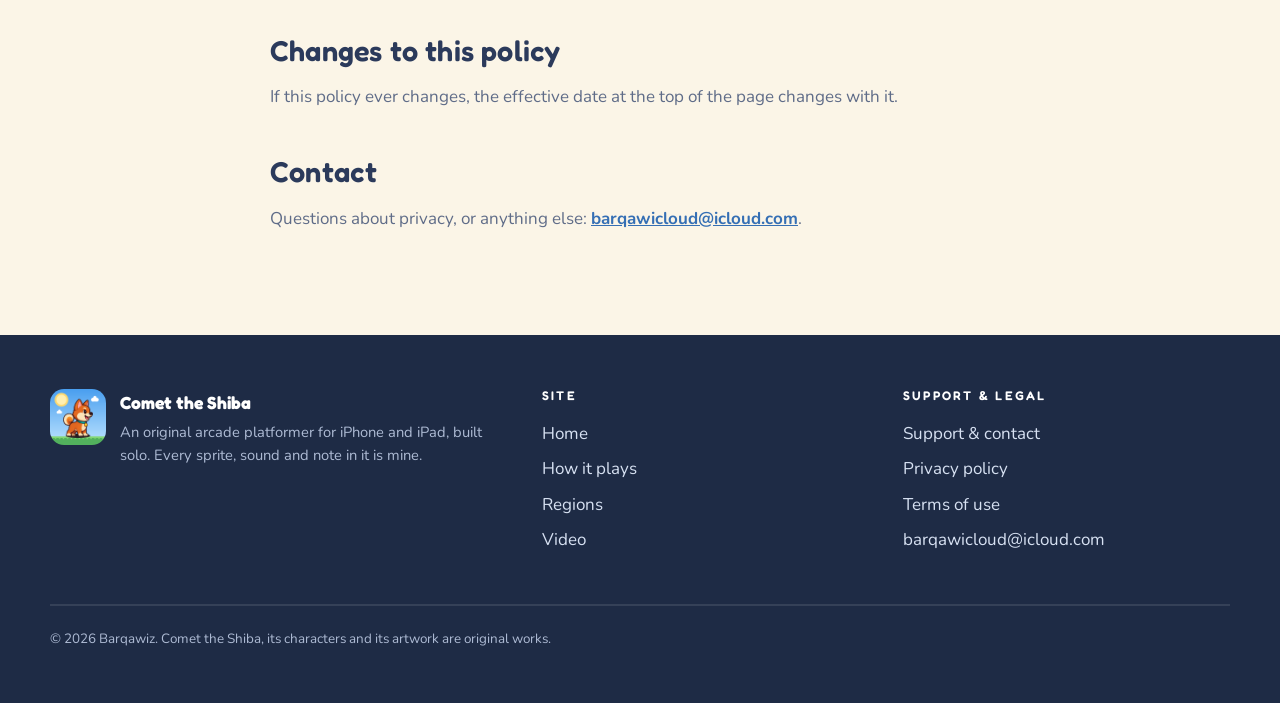
==== commit 76d656c4: "Update the policy" ====
--- a/privacy.html
+++ b/privacy.html
@@ -4,7 +4,7 @@
 <meta charset="utf-8">
 <meta name="viewport" content="width=device-width, initial-scale=1">
 <title>Privacy policy | Comet the Shiba</title>
-<meta name="description" content="Comet the Shiba collects no personal data. No accounts, no advertising, no tracking. Only anonymous gameplay analytics to see which levels need work.">
+<meta name="description" content="Comet the Shiba collects no personal data. No accounts, no advertising, no tracking. Only anonymous analytics to see which levels need work, and optional purchases handled entirely by Apple.">
 <link rel="canonical" href="https://barqawiz.github.io/comet-website/privacy.html">
 <meta name="theme-color" content="#63AEEA">
 <link rel="icon" href="favicon.ico" sizes="any">
@@ -36,11 +36,11 @@
 <section class="page-head">
   <div class="cloud c1"></div><div class="cloud c3"></div>
   <div class="wrap">
-    <p class="stamp">Effective 28 August 2026</p>
+    <p class="stamp">Effective 23 September 2026</p>
     <h1>Privacy policy</h1>
     <p>The short version: Comet the Shiba collects no personal data. The only thing it
-       reports is anonymous gameplay analytics, so I can see which levels are too hard,
-       and none of it identifies you.</p>
+       reports is anonymous analytics, so I can see which levels are too hard, and none
+       of it identifies you. Purchases are handled entirely by Apple.</p>
   </div>
   <div class="ground"><div class="lip"></div><div class="turf"></div><div class="dirt"></div></div>
 </section>
@@ -59,11 +59,12 @@
     <h2>Anonymous analytics</h2>
     <p>The game uses Google's Firebase Analytics to report anonymous gameplay events: the
        app was opened, a level was started, a level was finished or lost, a region was
-       completed, a pal was unlocked. Each event carries the level number or score involved,
-       plus the general device and app-version information Firebase gathers to make the
-       numbers add up (device model, iOS version, country, a random per-install identifier).</p>
-    <p>I use this for exactly one thing: seeing where players get stuck so I can make the
-       game better. It contains no name, no email, no contacts, no location beyond country,
+       completed, a pal was unlocked, an unlock offer was shown. Each event carries the level
+       number, score or offer involved, plus the general device and app-version information
+       Firebase gathers to make the numbers add up (device model, iOS version, country, a
+       random per-install identifier).</p>
+    <p>I use this for exactly one thing: making the game better, mostly by seeing where
+       players get stuck. It contains no name, no email, no contacts, no location beyond country,
        and no advertising identifier: the game is built without ad-identifier support, so it
        cannot read your IDFA even in principle. Nothing is used for advertising and nothing
        is shared with anyone beyond Firebase processing it on my behalf, under
@@ -74,11 +75,14 @@
     <p>Your progress is saved locally with Apple's standard on-device storage
        (<code>UserDefaults</code>), and it never leaves the device. That means: which levels
        you have unlocked and completed, your best score, your points balance and which pals you
-       own, your lifetime stats, your sound, music and haptics settings, and whether the rating
-       card has already been shown.</p>
+       own, your lifetime stats, your sound, music and haptics settings, whether the rating
+       card has already been shown, and which purchases are unlocked (cached so the game
+       works offline, including whether this copy was bought before the game went free).</p>
     <p>None of it is synced to a server, because there is no server. Deleting the app deletes
-       all of it. You can also erase it yourself at any time from
-       <strong>Settings &rarr; Reset progress</strong> inside the game.</p>
+       all of it, although your purchases themselves stay with your Apple Account and can be
+       restored. You can also erase your progress yourself at any time from
+       <strong>Settings &rarr; Reset progress</strong> inside the game; that leaves your
+       purchases alone.</p>
 
     <h2>Game Center is optional</h2>
     <p>If you are signed in to Game Center, the game submits your best score to a leaderboard
@@ -89,11 +93,28 @@
        skips the leaderboard and achievements. You can sign out at any time in the iOS
        Settings app.</p>
 
-    <h2>No purchases, no ads</h2>
-    <p>There are no in-app purchases and no subscriptions, so no payment information is
-       involved anywhere. There is no advertising. The only third-party code in the app is
-       the Firebase Analytics library described above; there are no ad networks, attribution
-       kits or other middleware, and everything else is Apple's own frameworks.</p>
+    <h2>In-app purchases</h2>
+    <p>The game is free to download and Levels 1 and 2 are free to play. It offers two
+       optional one-time purchases: <strong>Full Game</strong>, which unlocks every level
+       after the first two, and <strong>All Pals</strong>, which unlocks all five dogs at once
+       instead of earning them with points. There are no subscriptions.</p>
+    <p>Both purchases are handled entirely by Apple through the App Store. I never receive
+       your name, card details, billing address or any other payment information; the game
+       only learns which of the two items your Apple Account owns, so it can unlock them.
+       Apple's handling of your purchase is covered by
+       <a href="https://www.apple.com/legal/privacy/">Apple's privacy policy</a>. To recognise
+       players who bought the game before it went free, the game also asks the App Store,
+       on your device, which version you first downloaded; nothing about that check is sent
+       to me.</p>
+    <p>When a purchase completes, Firebase Analytics may also report an anonymous purchase
+       event with the product, its price and the currency. Like the events above, it is used
+       only for analytics, contains no payment details, is not linked to you and is not used
+       for tracking.</p>
+
+    <h2>No ads</h2>
+    <p>There is no advertising. The only third-party code in the app is the Firebase
+       Analytics library described above; there are no ad networks, attribution kits or other
+       middleware, and everything else is Apple's own frameworks.</p>
 
     <h2>Ratings and feedback</h2>
     <p>After finishing a region the game may ask, at most three times per install, how you
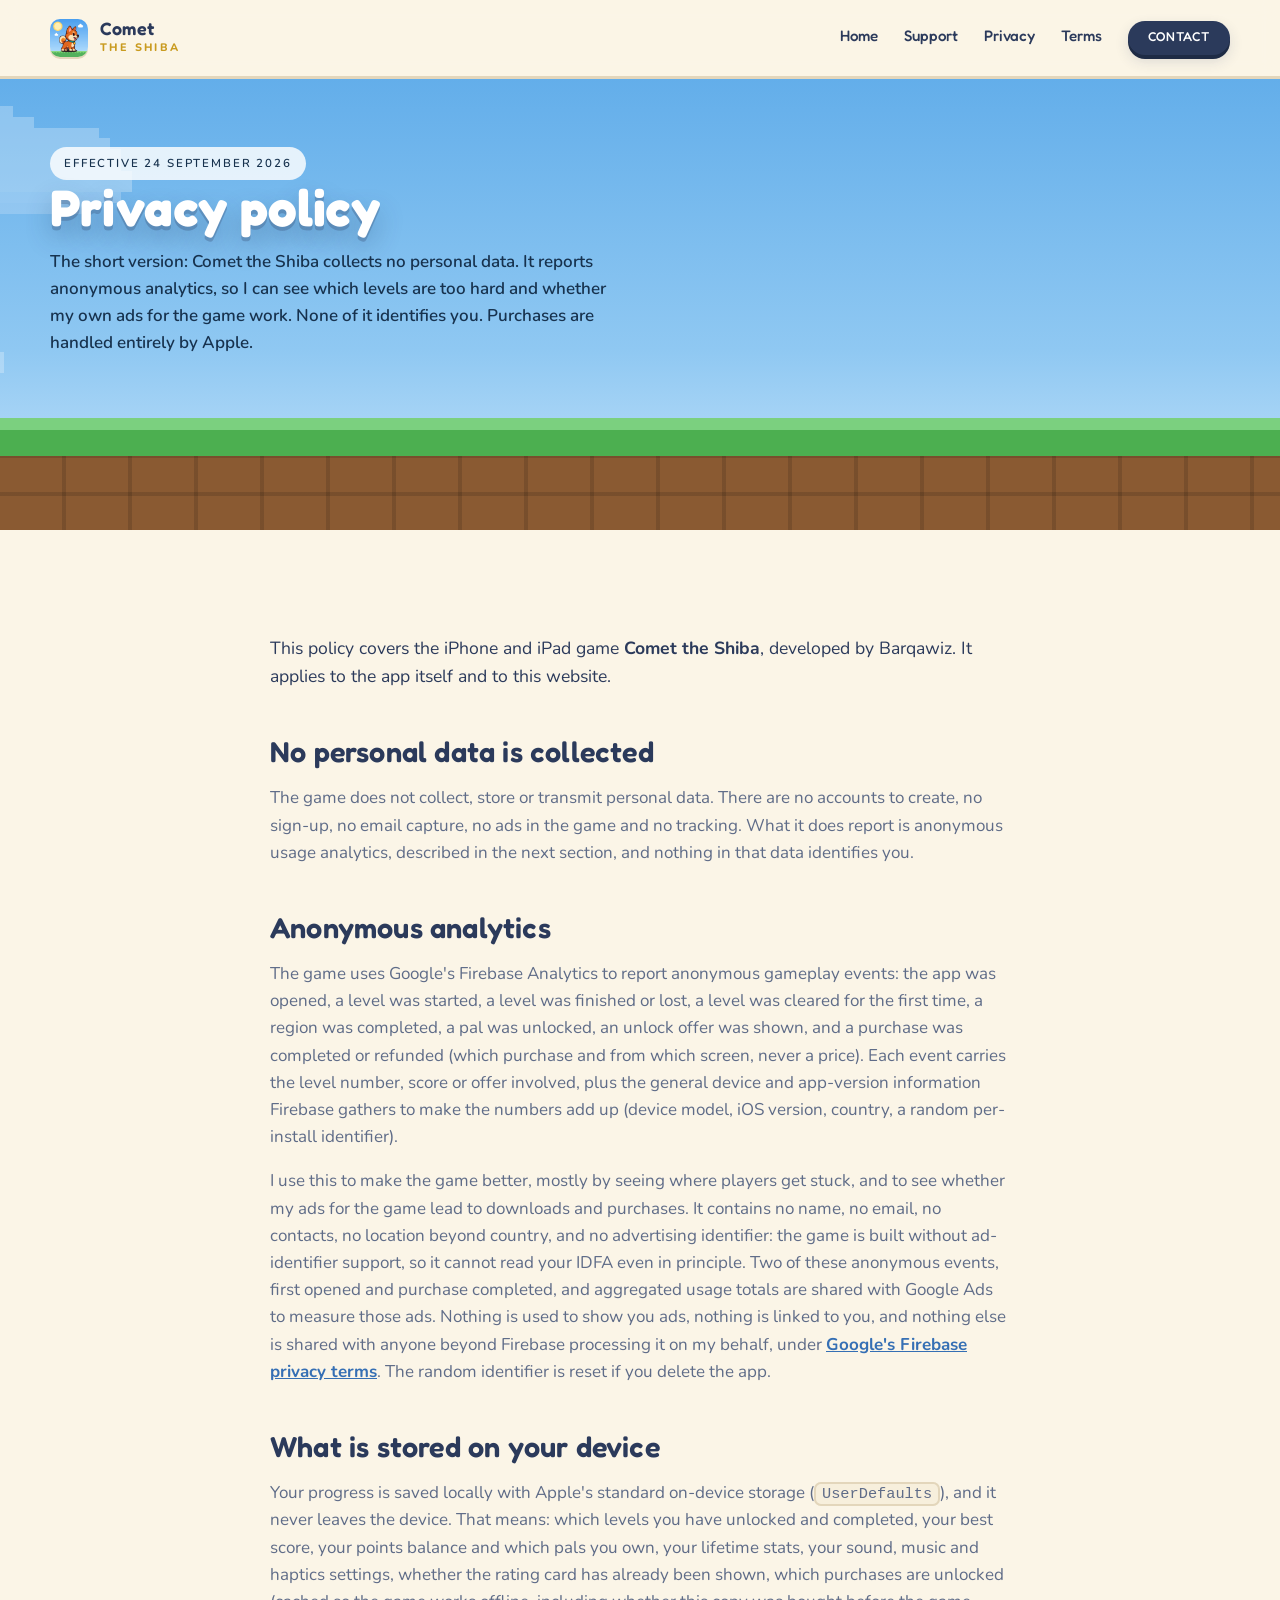
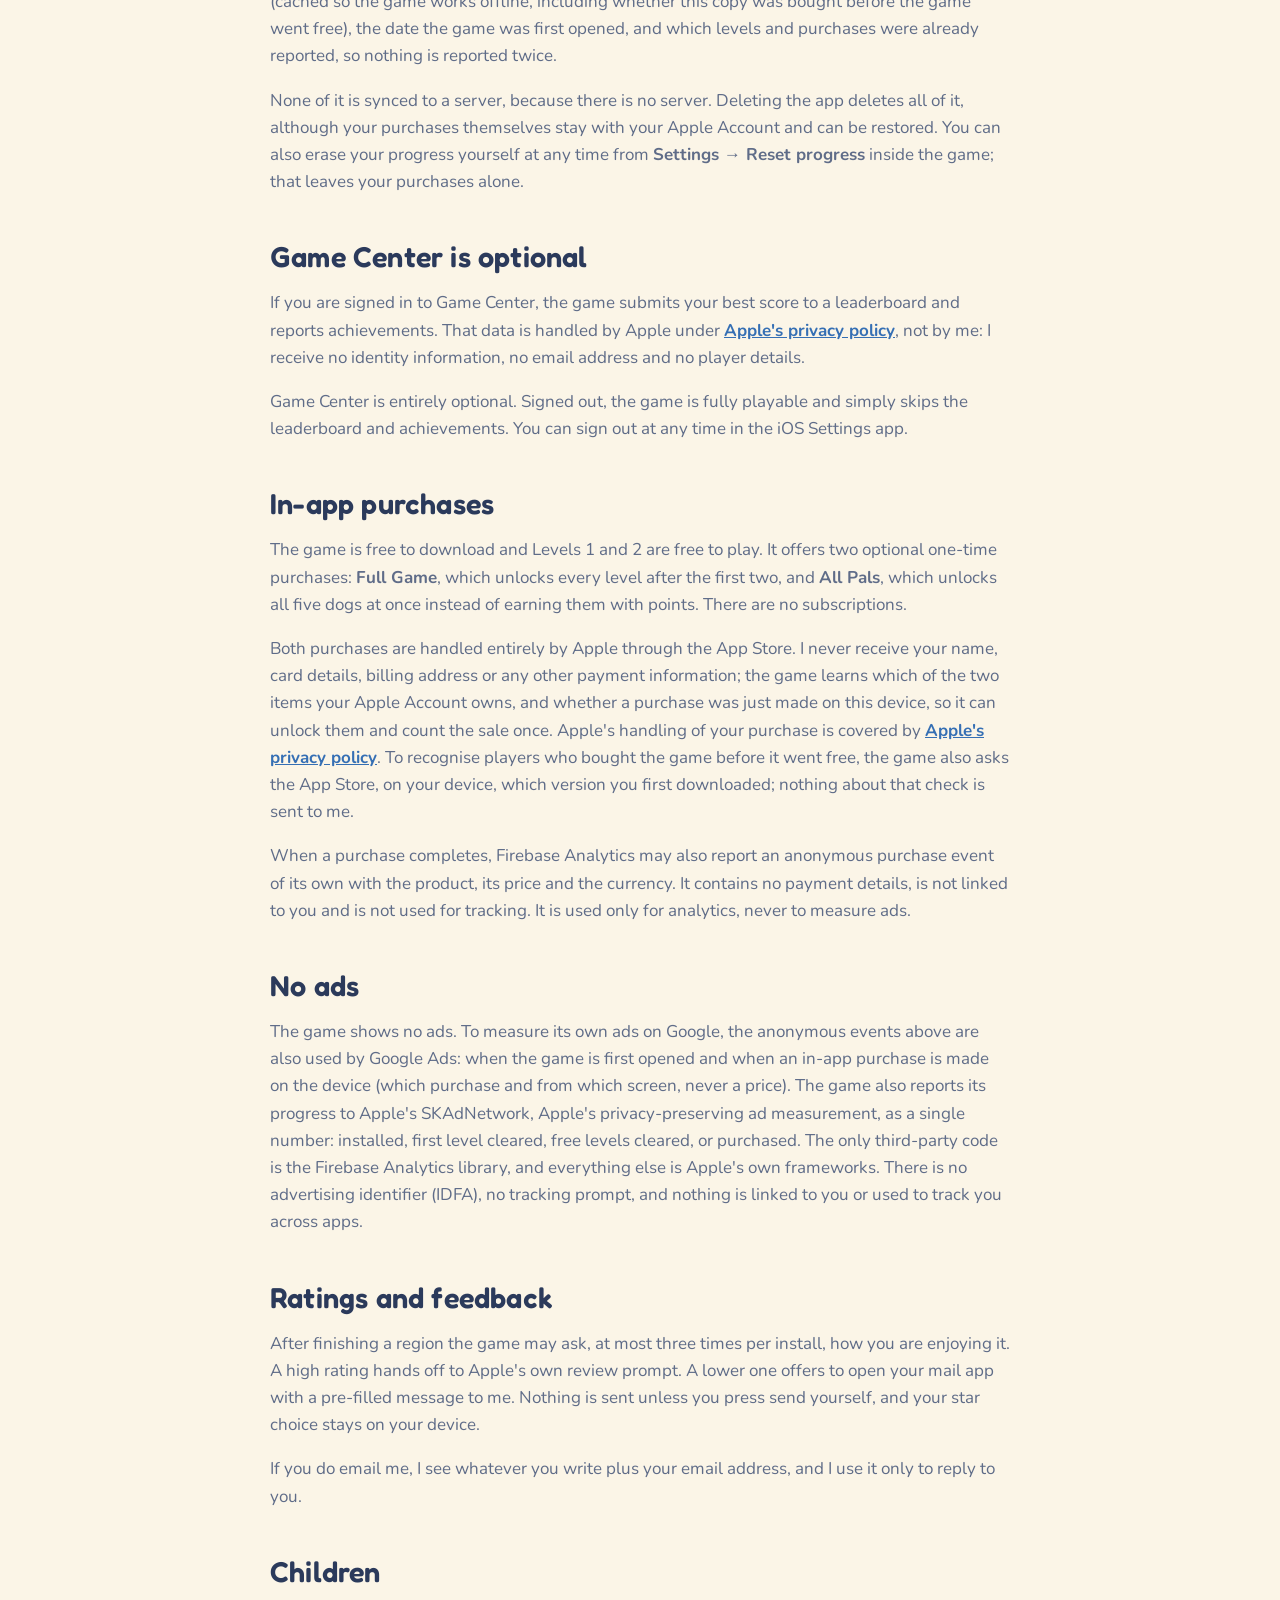
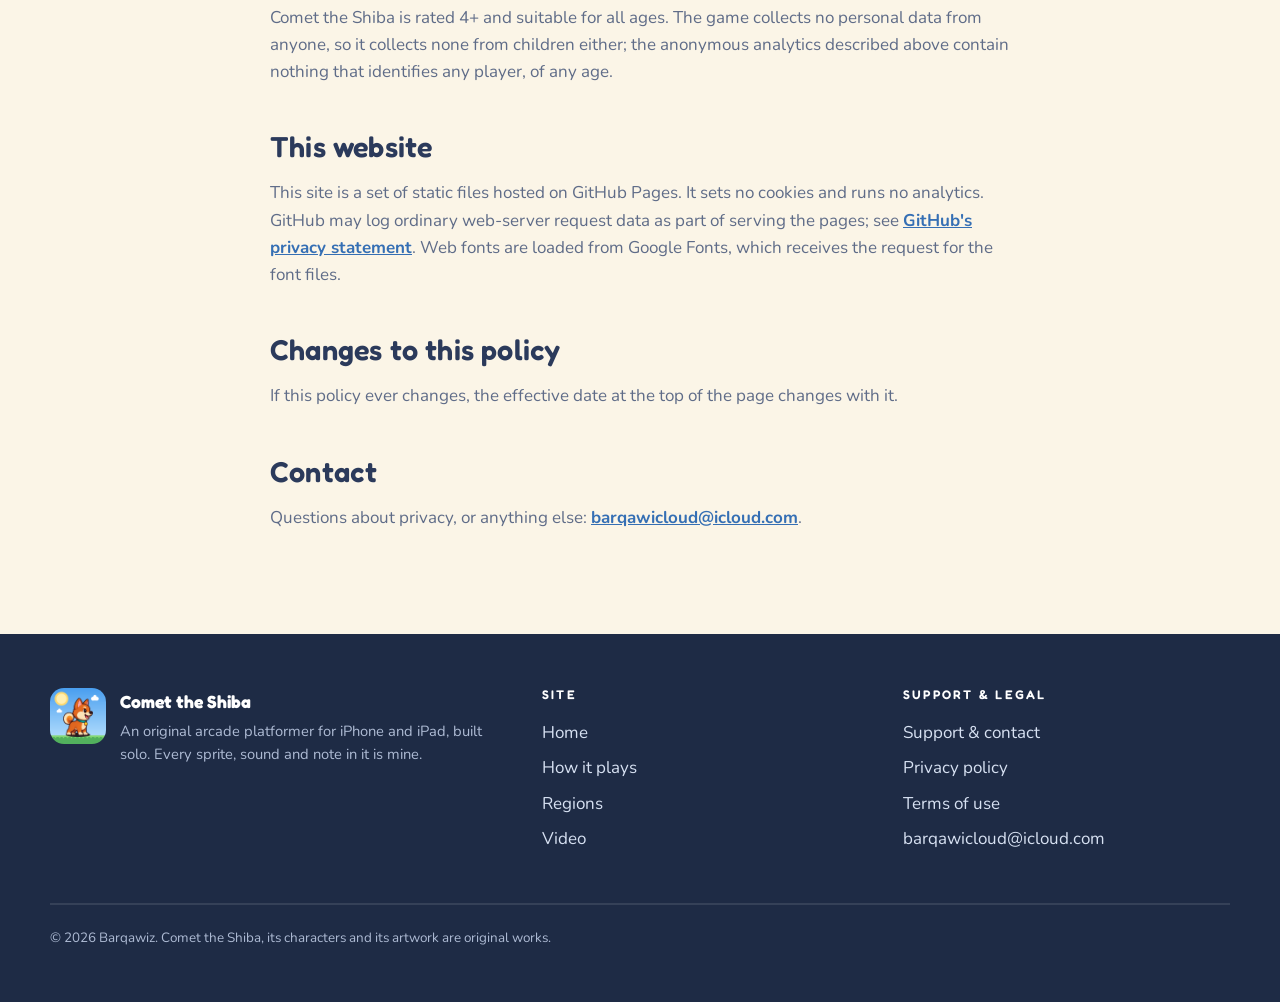
==== commit 56fc8fdb: "Privacy: disclose ad measurement (Google Ads, SKAdNetwork) for 1.3 The 1.3 build imports first_open " ====
--- a/privacy.html
+++ b/privacy.html
@@ -4,7 +4,7 @@
 <meta charset="utf-8">
 <meta name="viewport" content="width=device-width, initial-scale=1">
 <title>Privacy policy | Comet the Shiba</title>
-<meta name="description" content="Comet the Shiba collects no personal data. No accounts, no advertising, no tracking. Only anonymous analytics to see which levels need work, and optional purchases handled entirely by Apple.">
+<meta name="description" content="Comet the Shiba collects no personal data. No accounts, no ads in the game, no tracking. Anonymous analytics to improve the game and to measure its own ads, and optional purchases handled entirely by Apple.">
 <link rel="canonical" href="https://barqawiz.github.io/comet-website/privacy.html">
 <meta name="theme-color" content="#63AEEA">
 <link rel="icon" href="favicon.ico" sizes="any">
@@ -36,11 +36,11 @@
 <section class="page-head">
   <div class="cloud c1"></div><div class="cloud c3"></div>
   <div class="wrap">
-    <p class="stamp">Effective 23 September 2026</p>
+    <p class="stamp">Effective 24 September 2026</p>
     <h1>Privacy policy</h1>
-    <p>The short version: Comet the Shiba collects no personal data. The only thing it
-       reports is anonymous analytics, so I can see which levels are too hard, and none
-       of it identifies you. Purchases are handled entirely by Apple.</p>
+    <p>The short version: Comet the Shiba collects no personal data. It reports anonymous
+       analytics, so I can see which levels are too hard and whether my own ads for the game
+       work. None of it identifies you. Purchases are handled entirely by Apple.</p>
   </div>
   <div class="ground"><div class="lip"></div><div class="turf"></div><div class="dirt"></div></div>
 </section>
@@ -52,22 +52,27 @@
 
     <h2>No personal data is collected</h2>
     <p>The game does not collect, store or transmit personal data. There are no accounts to
-       create, no sign-up, no email capture, no advertising and no tracking. What it does
+       create, no sign-up, no email capture, no ads in the game and no tracking. What it does
        report is anonymous usage analytics, described in the next section, and nothing in
        that data identifies you.</p>
 
     <h2>Anonymous analytics</h2>
     <p>The game uses Google's Firebase Analytics to report anonymous gameplay events: the
-       app was opened, a level was started, a level was finished or lost, a region was
-       completed, a pal was unlocked, an unlock offer was shown. Each event carries the level
-       number, score or offer involved, plus the general device and app-version information
+       app was opened, a level was started, a level was finished or lost, a level was cleared
+       for the first time, a region was completed, a pal was unlocked, an unlock offer was
+       shown, and a purchase was completed or refunded (which purchase and from which screen,
+       never a price). Each event carries the level number, score or offer involved, plus the
+       general device and app-version information
        Firebase gathers to make the numbers add up (device model, iOS version, country, a
        random per-install identifier).</p>
-    <p>I use this for exactly one thing: making the game better, mostly by seeing where
-       players get stuck. It contains no name, no email, no contacts, no location beyond country,
-       and no advertising identifier: the game is built without ad-identifier support, so it
-       cannot read your IDFA even in principle. Nothing is used for advertising and nothing
-       is shared with anyone beyond Firebase processing it on my behalf, under
+    <p>I use this to make the game better, mostly by seeing where players get stuck, and to
+       see whether my ads for the game lead to downloads and purchases. It contains no name, no
+       email, no contacts, no location beyond country, and no advertising identifier: the game
+       is built without ad-identifier support, so it cannot read your IDFA even in principle.
+       Two of these anonymous events, first opened and purchase completed, and aggregated usage
+       totals are shared with Google Ads to measure those ads. Nothing is used to show you ads,
+       nothing is linked to you, and nothing else is shared with anyone beyond Firebase
+       processing it on my behalf, under
        <a href="https://firebase.google.com/support/privacy">Google's Firebase privacy terms</a>.
        The random identifier is reset if you delete the app.</p>
 
@@ -76,8 +81,10 @@
        (<code>UserDefaults</code>), and it never leaves the device. That means: which levels
        you have unlocked and completed, your best score, your points balance and which pals you
        own, your lifetime stats, your sound, music and haptics settings, whether the rating
-       card has already been shown, and which purchases are unlocked (cached so the game
-       works offline, including whether this copy was bought before the game went free).</p>
+       card has already been shown, which purchases are unlocked (cached so the game works
+       offline, including whether this copy was bought before the game went free), the date
+       the game was first opened, and which levels and purchases were already reported, so
+       nothing is reported twice.</p>
     <p>None of it is synced to a server, because there is no server. Deleting the app deletes
        all of it, although your purchases themselves stay with your Apple Account and can be
        restored. You can also erase your progress yourself at any time from
@@ -100,21 +107,27 @@
        instead of earning them with points. There are no subscriptions.</p>
     <p>Both purchases are handled entirely by Apple through the App Store. I never receive
        your name, card details, billing address or any other payment information; the game
-       only learns which of the two items your Apple Account owns, so it can unlock them.
+       learns which of the two items your Apple Account owns, and whether a purchase was just
+       made on this device, so it can unlock them and count the sale once.
        Apple's handling of your purchase is covered by
        <a href="https://www.apple.com/legal/privacy/">Apple's privacy policy</a>. To recognise
        players who bought the game before it went free, the game also asks the App Store,
        on your device, which version you first downloaded; nothing about that check is sent
        to me.</p>
     <p>When a purchase completes, Firebase Analytics may also report an anonymous purchase
-       event with the product, its price and the currency. Like the events above, it is used
-       only for analytics, contains no payment details, is not linked to you and is not used
-       for tracking.</p>
+       event of its own with the product, its price and the currency. It contains no payment
+       details, is not linked to you and is not used for tracking. It is used only for
+       analytics, never to measure ads.</p>
 
     <h2>No ads</h2>
-    <p>There is no advertising. The only third-party code in the app is the Firebase
-       Analytics library described above; there are no ad networks, attribution kits or other
-       middleware, and everything else is Apple's own frameworks.</p>
+    <p>The game shows no ads. To measure its own ads on Google, the anonymous events above
+       are also used by Google Ads: when the game is first opened and when an in-app purchase
+       is made on the device (which purchase and from which screen, never a price). The game
+       also reports its progress to Apple's SKAdNetwork, Apple's privacy-preserving ad
+       measurement, as a single number: installed, first level cleared, free levels cleared,
+       or purchased. The only third-party code is the Firebase Analytics library, and
+       everything else is Apple's own frameworks. There is no advertising identifier (IDFA),
+       no tracking prompt, and nothing is linked to you or used to track you across apps.</p>
 
     <h2>Ratings and feedback</h2>
     <p>After finishing a region the game may ask, at most three times per install, how you
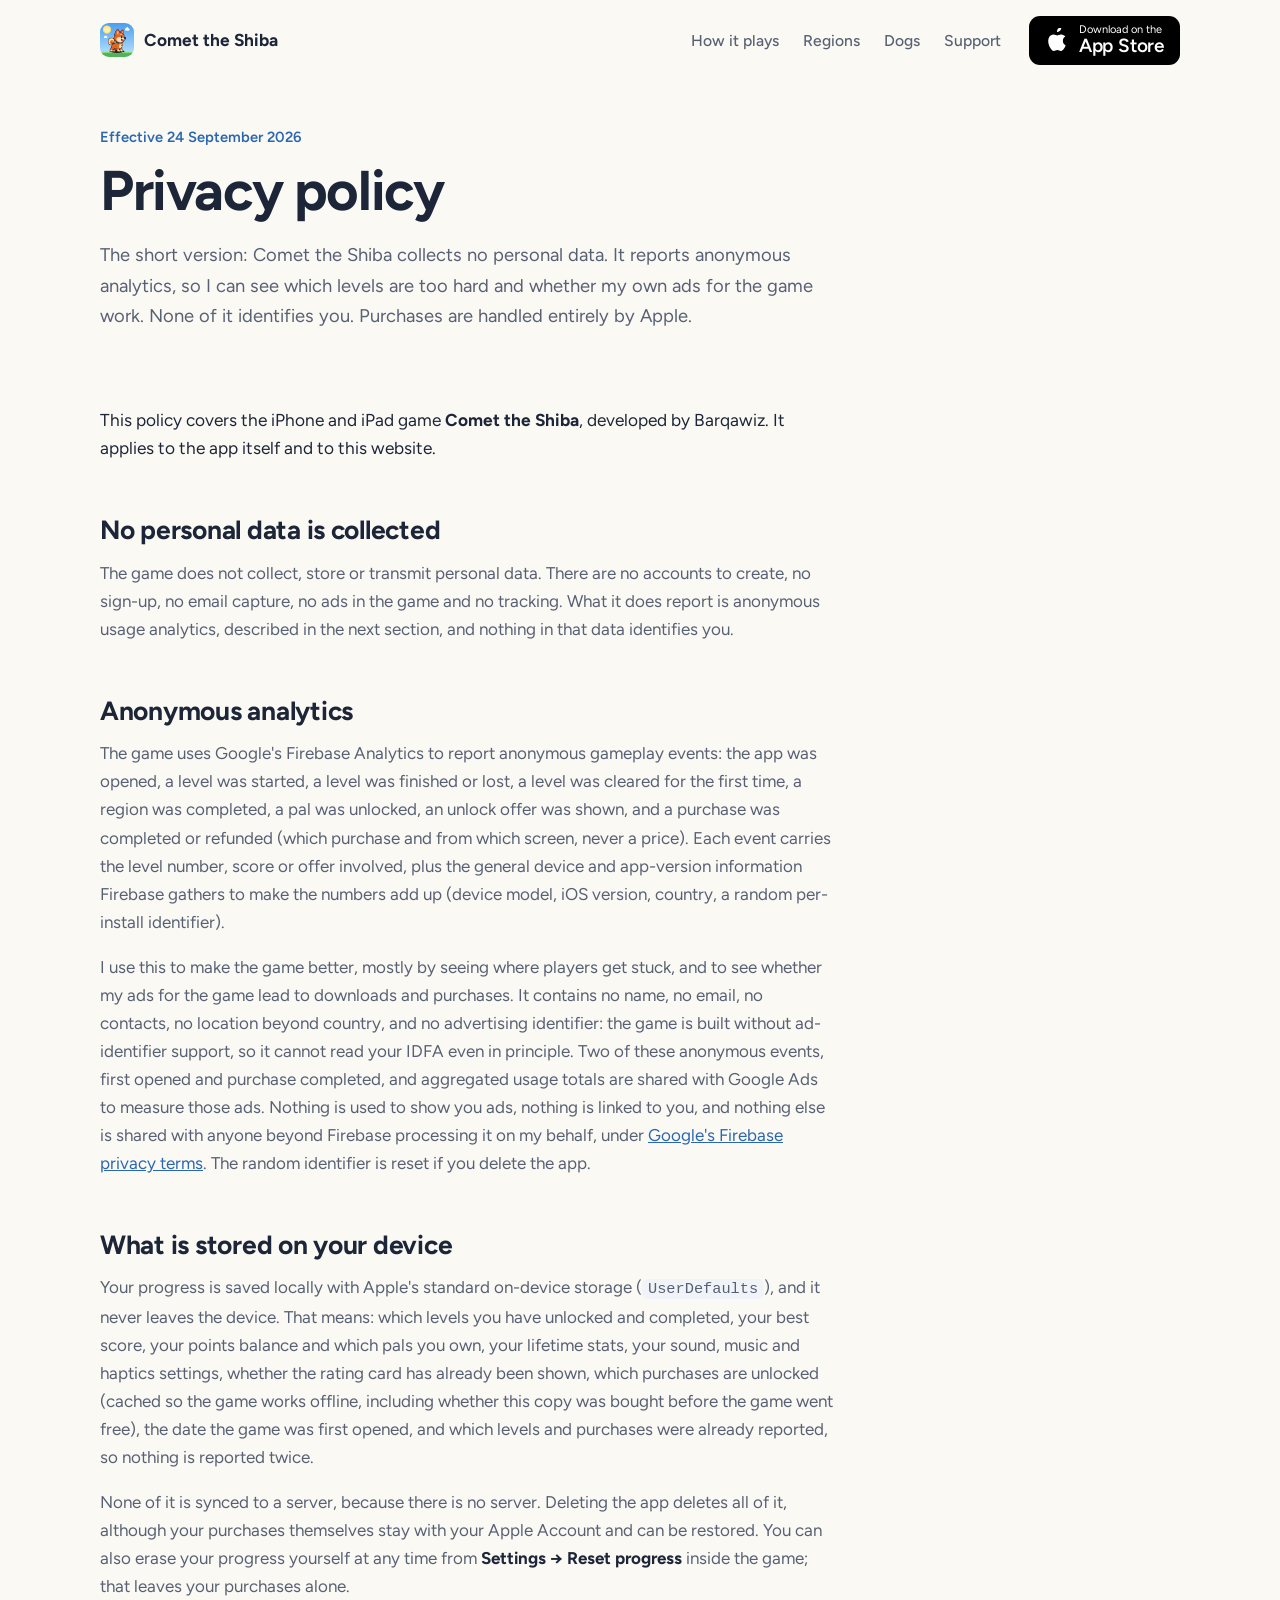
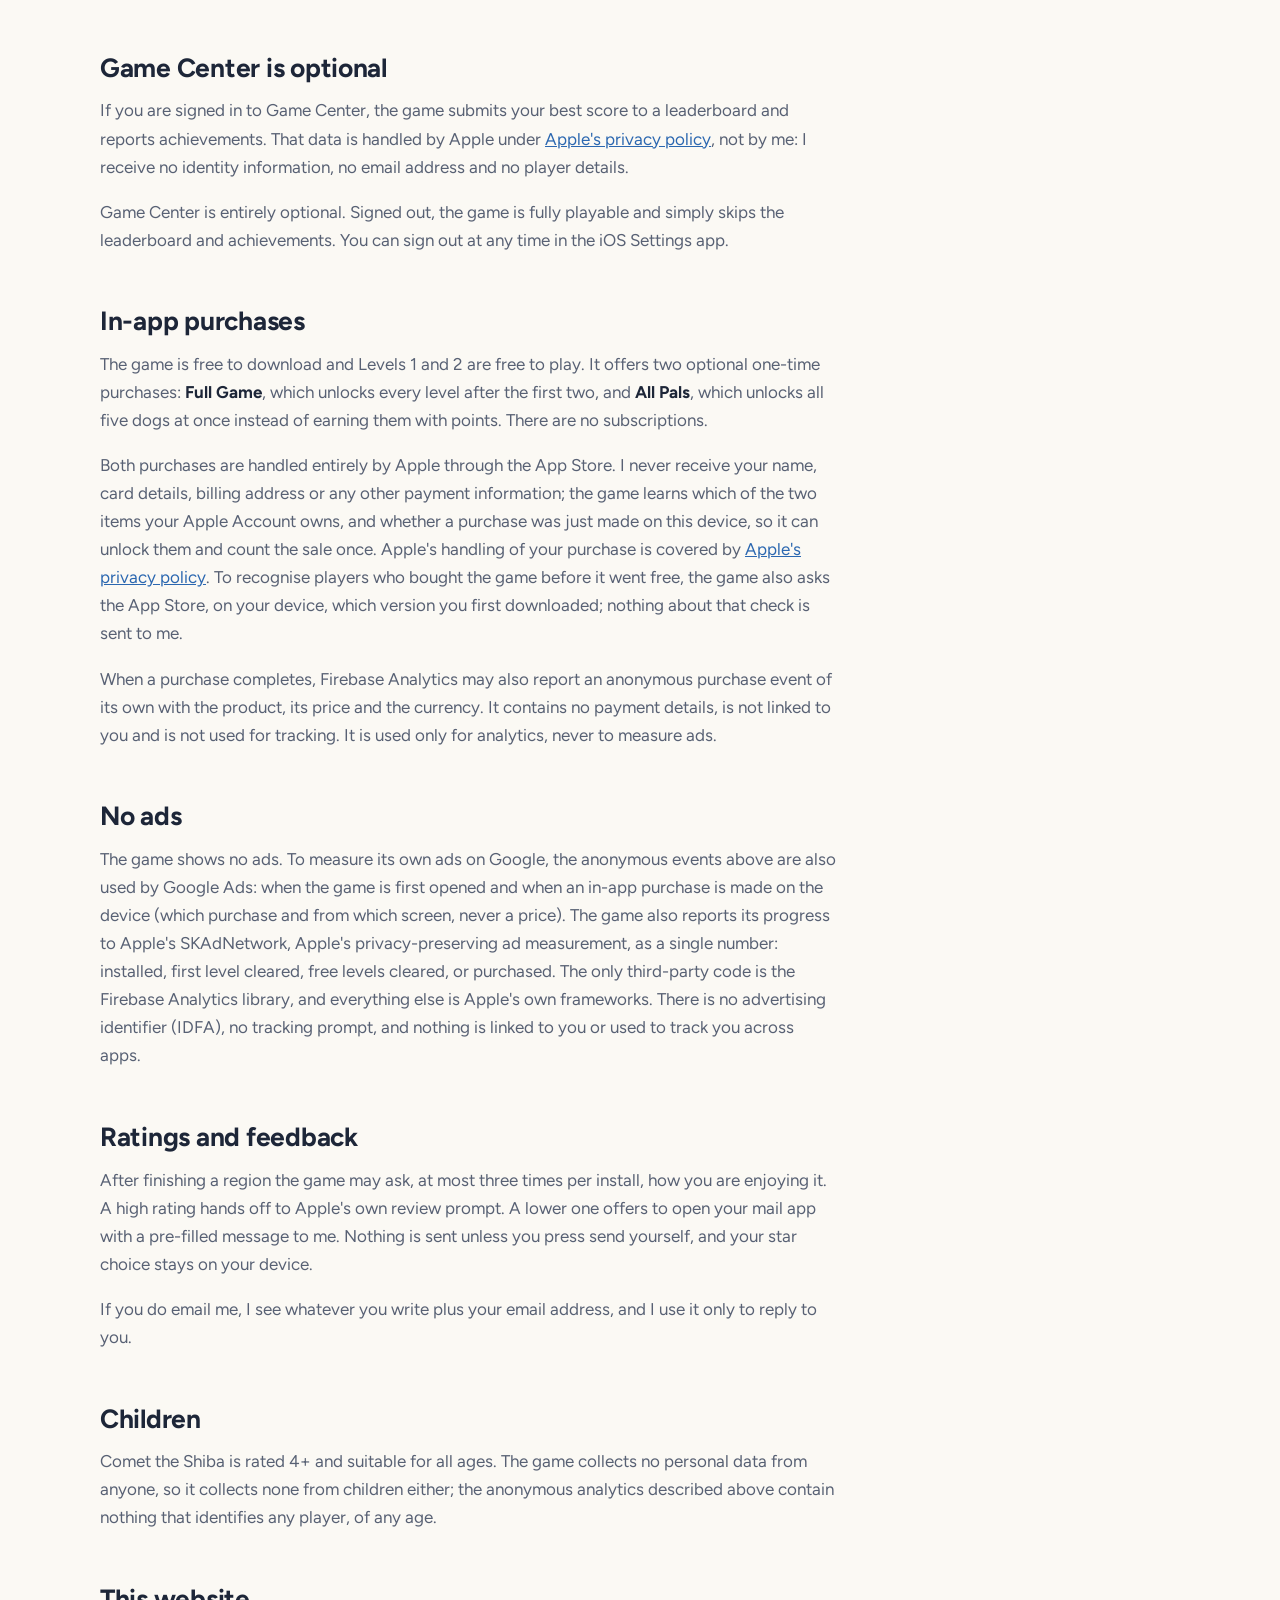
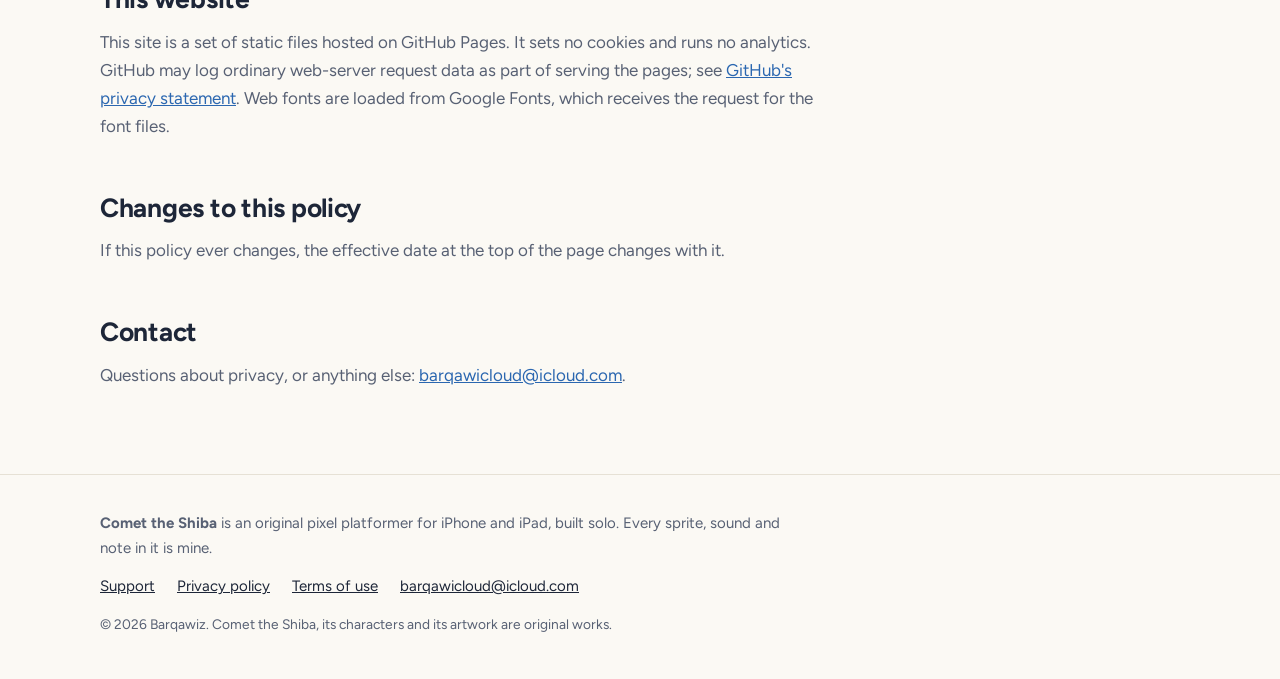
==== commit 5363add6: "Redesign the site: calmer, plainer and more human Drop the drifting clouds, the running sprite, the " ====
--- a/privacy.html
+++ b/privacy.html
@@ -6,12 +6,12 @@
 <title>Privacy policy | Comet the Shiba</title>
 <meta name="description" content="Comet the Shiba collects no personal data. No accounts, no ads in the game, no tracking. Anonymous analytics to improve the game and to measure its own ads, and optional purchases handled entirely by Apple.">
 <link rel="canonical" href="https://barqawiz.github.io/comet-website/privacy.html">
-<meta name="theme-color" content="#63AEEA">
+<meta name="theme-color" content="#fbf9f4">
 <link rel="icon" href="favicon.ico" sizes="any">
 <link rel="apple-touch-icon" href="assets/apple-touch-icon.png">
 <link rel="preconnect" href="https://fonts.googleapis.com">
 <link rel="preconnect" href="https://fonts.gstatic.com" crossorigin>
-<link href="https://fonts.googleapis.com/css2?family=Fredoka:wght@500;600;700&family=Nunito:wght@400;600;700;800&display=swap" rel="stylesheet">
+<link href="https://fonts.googleapis.com/css2?family=Figtree:wght@400;500;600;700&display=swap" rel="stylesheet">
 <link rel="stylesheet" href="assets/css/style.css">
 </head>
 <body>
@@ -19,22 +19,24 @@
 <header class="site-head">
   <div class="wrap">
     <a class="brand" href="./">
-      <img src="assets/img/icon.png" alt="" width="38" height="38">
-      <span><b>Comet</b><span class="sub">The Shiba</span></span>
+      <img src="assets/img/icon.png" alt="" width="34" height="34">
+      <span>Comet the Shiba</span>
     </a>
     <nav class="site-nav" aria-label="Main">
-      <a href="./">Home</a>
-      <a href="support.html">Support</a>
-      <a href="privacy.html">Privacy</a>
-      <a href="terms.html">Terms</a>
-      <a class="btn btn--navy btn--sm" href="mailto:barqawicloud@icloud.com?subject=Comet%20the%20Shiba">Contact</a>
+      <a href="./#how">How it plays</a>
+      <a href="./#regions">Regions</a>
+      <a href="./#dogs">Dogs</a>
+      <a class="keep" href="support.html">Support</a>
     </nav>
+    <a class="store" href="https://apps.apple.com/app/id6805965904">
+      <svg viewBox="0 0 384 512" aria-hidden="true"><path d="M318.7 268c-.2-37 16.6-65 50.5-85-19-27-47.5-42-85-45-36-3-75 21-89 21-15 0-49-20-76-19-39 .6-75 23-95 58-41 71-10 176 29 234 19 28 42 59 72 58 29-1 40-19 75-19 35 0 45 19 76 18 31-1 51-28 70-56 22-32 31-63 31-65-1-1-60-23-60-90zM262 53c16-20 27-47 24-74-23 1-51 15-68 34-15 17-29 45-25 71 26 2 53-12 69-31z"/></svg>
+      <span><small>Download on the</small><b>App Store</b></span>
+    </a>
   </div>
 </header>
 
 <main id="main">
 <section class="page-head">
-  <div class="cloud c1"></div><div class="cloud c3"></div>
   <div class="wrap">
     <p class="stamp">Effective 24 September 2026</p>
     <h1>Privacy policy</h1>
@@ -42,7 +44,6 @@
        analytics, so I can see which levels are too hard and whether my own ads for the game
        work. None of it identifies you. Purchases are handled entirely by Apple.</p>
   </div>
-  <div class="ground"><div class="lip"></div><div class="turf"></div><div class="dirt"></div></div>
 </section>
 
 <section class="section section--paper">
@@ -160,29 +161,14 @@
 
 <footer class="site-foot">
   <div class="wrap">
-    <div class="foot-brand">
-      <img src="assets/img/icon.png" alt="" width="56" height="56">
-      <div>
-        <b>Comet the Shiba</b>
-        <p style="margin:4px 0 0;font-size:.92rem">An original arcade platformer for iPhone and iPad,
-           built solo. Every sprite, sound and note in it is mine.</p>
-      </div>
-    </div>
-    <div>
-      <h4>Site</h4>
-      <a href="./">Home</a>
-      <a href="./#game">How it plays</a>
-      <a href="./#regions">Regions</a>
-      <a href="./#media">Video</a>
-    </div>
-    <div>
-      <h4>Support &amp; legal</h4>
-      <a href="support.html">Support &amp; contact</a>
+    <p><b>Comet the Shiba</b> is an original pixel platformer for iPhone and iPad, built solo. Every sprite, sound and note in it is mine.</p>
+    <nav aria-label="Footer">
+      <a href="support.html">Support</a>
       <a href="privacy.html">Privacy policy</a>
       <a href="terms.html">Terms of use</a>
       <a href="mailto:barqawicloud@icloud.com">barqawicloud@icloud.com</a>
-    </div>
-    <p class="fine">© 2026 Barqawiz. Comet the Shiba, its characters and its artwork are original works.</p>
+    </nav>
+    <p class="fine">&copy; 2026 Barqawiz. Comet the Shiba, its characters and its artwork are original works.</p>
   </div>
 </footer>
 </body>
--- a/assets/css/style.css
+++ b/assets/css/style.css
@@ -1,442 +1,195 @@
 /* Comet the Shiba site styles.
-   The palette, the rounded buttons and the cream cards are lifted from the
-   game's own UI so the site and the app read as one thing. */
+   Plain and quiet on purpose: one font, one accent colour, no animation.
+   The game's own screenshots carry the colour. */
 
 :root {
-  /* sky */
-  --sky-1: #63AEEA;
-  --sky-2: #8FC8F2;
-  --sky-3: #C9E5FB;
-  /* ground */
-  --grass: #4CAF50;
-  --grass-lip: #7BD07F;
-  --grass-dark: #3B8E3F;
-  --soil: #8A5A32;
-  --soil-dark: #6E4526;
-  /* surfaces */
-  --cream: #F7EFDC;
-  --cream-hi: #FDF8EC;
-  --cream-edge: #E3D6BB;
-  --paper: #FBF5E7;
-  /* ink */
-  --navy: #2B3A5B;
-  --navy-deep: #1E2B45;
-  --ink-soft: #5F6C88;
-  /* accents */
-  --gold: #F2C94C;
-  --gold-dark: #C99B1F;
-  --orange: #E76E22;
-  --red: #E05252;
-  --red-dark: #B93E3E;
-  --green: #43A047;
-  --green-dark: #2F7A33;
-  --blue: #4A90E2;
-  --blue-dark: #356FB4;
-  /* regions */
-  --greenward: #43A047;
-  --amber: #D9982F;
-  --starfall: #6E5AC8;
-
-  --shadow-card: 0 4px 0 var(--cream-edge), 0 12px 28px rgba(43, 58, 91, .12);
-  --radius: 22px;
-  --maxw: 1180px;
+  --bg: #fbf9f4;
+  --tint: #f0f4f8;
+  --surface: #ffffff;
+  --line: #e6e1d5;
+  --text: #1d2638;
+  --muted: #586174;
+  --accent: #2b67b0;
+  --accent-dark: #1f4f8c;
+  --maxw: 1080px;
+  --radius: 14px;
+  /* The screenshots and clips were captured on an iPhone with the sensor housing
+     on the left edge. This ratio crops that strip away (the first 5.5% of the width). */
+  --capture-ratio: 2.05;
   color-scheme: light;
 }
 
 * { box-sizing: border-box; }
 
-html { scroll-behavior: smooth; }
-@media (prefers-reduced-motion: reduce) { html { scroll-behavior: auto; } }
-
 body {
   margin: 0;
-  background: var(--paper);
-  color: var(--navy);
-  font-family: Nunito, "Helvetica Neue", Arial, sans-serif;
-  font-size: 17px;
-  line-height: 1.6;
+  background: var(--bg);
+  color: var(--text);
+  font: 17px/1.65 Figtree, system-ui, -apple-system, "Segoe UI", Roboto, Helvetica, Arial, sans-serif;
   -webkit-font-smoothing: antialiased;
   overflow-x: hidden;
 }
 
-h1, h2, h3, h4, .display {
-  font-family: Fredoka, Nunito, "Helvetica Neue", Arial, sans-serif;
-  font-weight: 600;
-  letter-spacing: .2px;
-  line-height: 1.08;
-  margin: 0 0 .4em;
-}
+h1, h2, h3 { line-height: 1.15; margin: 0 0 .5em; letter-spacing: -.01em; }
+h1 { font-size: clamp(2.4rem, 5.2vw, 3.5rem); font-weight: 700; letter-spacing: -.025em; }
+h2 { font-size: clamp(1.6rem, 3vw, 2.1rem); font-weight: 700; }
+h3 { font-size: 1.15rem; font-weight: 600; }
+p { margin: 0 0 1em; }
 
-a { color: var(--blue-dark); }
-a:focus-visible, button:focus-visible, summary:focus-visible {
-  outline: 3px solid var(--gold);
-  outline-offset: 3px;
-  border-radius: 8px;
-}
+a { color: var(--accent); }
+a:hover { color: var(--accent-dark); }
+:focus-visible { outline: 2px solid var(--accent); outline-offset: 3px; border-radius: 6px; }
 
 img { max-width: 100%; height: auto; display: block; }
-.px { image-rendering: pixelated; image-rendering: -moz-crisp-edges; }
+.px { image-rendering: pixelated; }
 
 .wrap { width: min(100% - 40px, var(--maxw)); margin-inline: auto; }
 
-.skip {
-  position: absolute; left: -9999px; top: 0; z-index: 99;
-  background: var(--navy); color: #fff; padding: 12px 18px; border-radius: 0 0 12px 0;
-}
+.skip { position: absolute; left: -9999px; top: 0; z-index: 99; background: var(--text); color: #fff; padding: 10px 16px; }
 .skip:focus { left: 0; }
 
-/* ---------- buttons: the in-game pill ---------- */
-.btn {
-  --b: var(--green); --bd: var(--green-dark);
+/* ---------- App Store button ---------- */
+.store {
   display: inline-flex; align-items: center; gap: 10px;
-  font-family: Fredoka, Nunito, sans-serif; font-weight: 600;
-  font-size: 1rem; letter-spacing: .06em; text-transform: uppercase;
-  color: #fff; text-decoration: none;
-  background: var(--b);
-  padding: 14px 28px 16px;
-  border: 0; border-radius: 999px;
-  box-shadow: 0 5px 0 var(--bd), 0 10px 20px rgba(43, 58, 91, .18);
-  cursor: pointer;
-  transition: transform .08s ease, box-shadow .08s ease, filter .15s ease;
+  background: #000; color: #fff; text-decoration: none;
+  border-radius: 11px; padding: 8px 16px; line-height: 1.1;
 }
-.btn:hover { filter: brightness(1.05); }
-.btn:active { transform: translateY(4px); box-shadow: 0 1px 0 var(--bd), 0 4px 10px rgba(43, 58, 91, .18); }
-.btn--red   { --b: var(--red);   --bd: var(--red-dark); }
-.btn--gold  { --b: var(--gold);  --bd: var(--gold-dark); color: var(--navy-deep); }
-.btn--blue  { --b: var(--blue);  --bd: var(--blue-dark); }
-.btn--navy  { --b: var(--navy);  --bd: var(--navy-deep); }
-.btn--ghost {
-  background: transparent; color: var(--navy);
-  box-shadow: inset 0 0 0 3px rgba(43, 58, 91, .18);
-}
-.btn--ghost:active { transform: none; box-shadow: inset 0 0 0 3px rgba(43, 58, 91, .3); }
-.btn--sm { font-size: .82rem; padding: 10px 18px 12px; }
+.store:hover { color: #fff; background: #222; }
+.store svg { width: 24px; height: 24px; fill: #fff; flex: none; }
+.store small { display: block; font-size: 11px; font-weight: 400; }
+.store b { display: block; font-size: 19px; font-weight: 600; letter-spacing: -.01em; }
+.store.lg { padding: 11px 22px; gap: 12px; }
+.store.lg svg { width: 30px; height: 30px; }
+.store.lg b { font-size: 23px; }
 
 /* ---------- header ---------- */
-.site-head {
-  position: sticky; top: 0; z-index: 40;
-  background: rgba(251, 245, 231, .92);
-  backdrop-filter: blur(10px);
-  border-bottom: 3px solid var(--cream-edge);
+.site-head .wrap { display: flex; align-items: center; gap: 28px; padding-block: 16px; }
+.brand {
+  display: flex; align-items: center; gap: 10px; margin-right: auto;
+  font-weight: 700; font-size: 1.08rem; color: var(--text); text-decoration: none;
 }
-.site-head .wrap { display: flex; align-items: center; gap: 20px; min-height: 76px; padding-block: 8px; }
-.brand { display: flex; align-items: center; gap: 12px; text-decoration: none; color: var(--navy); margin-right: auto; }
-.brand img { width: 38px; height: 38px; border-radius: 10px; box-shadow: 0 2px 0 var(--cream-edge); }
-.brand b { font-family: Fredoka, sans-serif; font-weight: 600; font-size: 1.12rem; letter-spacing: .01em; display: block; line-height: 1.05; }
-.brand .sub { font-size: .68rem; letter-spacing: .22em; color: var(--gold-dark); font-weight: 800; text-transform: uppercase; display: block; }
-.site-nav { display: flex; align-items: center; gap: 26px; }
-.site-nav a {
-  font-family: Fredoka, sans-serif; font-size: .95rem; font-weight: 500;
-  color: var(--navy); text-decoration: none; padding: 6px 0;
-  border-bottom: 3px solid transparent;
-}
-.site-nav a:hover { border-bottom-color: var(--gold); }
-.site-nav a.btn {
-  color: #fff; border-bottom: 0;
-  padding: 9px 20px 11px; font-size: .8rem; line-height: 1.1;
-  box-shadow: 0 4px 0 var(--bd), 0 6px 14px rgba(43, 58, 91, .16);
-}
-.site-nav a.btn:hover { border-bottom: 0; }
-.site-nav a.btn:active { transform: translateY(3px); box-shadow: 0 1px 0 var(--bd); }
-@media (max-width: 860px) { .site-nav a:not(.btn) { display: none; } }
-
-/* ---------- hero ---------- */
-.hero {
-  position: relative;
-  background: linear-gradient(180deg, var(--sky-1) 0%, var(--sky-2) 45%, var(--sky-3) 100%);
-  padding: 74px 0 0;
-  overflow: hidden;
-}
-.cloud {
-  position: absolute;
-  aspect-ratio: 24 / 10;
-  background-image: url("data:image/svg+xml,%3Csvg xmlns='http://www.w3.org/2000/svg' viewBox='0 0 24 10' shape-rendering='crispEdges'%3E%3Crect x='7' y='0' width='6' height='1' fill='%23ffffff'/%3E%3Crect x='5' y='1' width='10' height='1' fill='%23ffffff'/%3E%3Crect x='16' y='2' width='5' height='1' fill='%23ffffff'/%3E%3Crect x='4' y='2' width='12' height='1' fill='%23ffffff'/%3E%3Crect x='3' y='3' width='19' height='1' fill='%23ffffff'/%3E%3Crect x='1' y='4' width='22' height='2' fill='%23ffffff'/%3E%3Crect x='0' y='6' width='24' height='2' fill='%23ffffff'/%3E%3Crect x='1' y='8' width='22' height='1' fill='%23EAF3FF'/%3E%3Crect x='4' y='9' width='16' height='1' fill='%23DDEBFB'/%3E%3C/svg%3E");
-  background-size: 100% 100%;
-  animation: drift linear infinite;
-  pointer-events: none;
-}
-.c1 { width: 260px; left: -20%; top: 8%;  animation-duration: 120s; animation-delay: -22s;  opacity: .5; }
-.c2 { width: 150px; left: -20%; top: 26%; animation-duration: 165s; animation-delay: -110s; opacity: .42; }
-.c3 { width: 340px; left: -30%; top: 55%; animation-duration: 210s; animation-delay: -60s;  opacity: .3; }
-.c4 { width: 190px; left: -20%; top: 72%; animation-duration: 145s; animation-delay: -132s; opacity: .38; }
-@keyframes drift { from { transform: translateX(0); } to { transform: translateX(180vw); } }
-
-.hero-grid {
-  position: relative; z-index: 2;
-  display: grid; grid-template-columns: minmax(0, 1fr) minmax(0, 1.05fr);
-  gap: 56px; align-items: center;
-  padding-bottom: 90px;
-}
-@media (max-width: 940px) { .hero-grid { grid-template-columns: 1fr; gap: 36px; padding-bottom: 64px; text-align: center; } }
-
-.title-lockup { margin-bottom: 22px; }
-.title-lockup .comet {
-  font-family: Fredoka, sans-serif; font-weight: 700;
-  font-size: clamp(3.6rem, 10vw, 6.6rem);
-  line-height: .9; color: #fff; margin: 0;
-  letter-spacing: .01em;
-  text-shadow: 0 5px 0 rgba(43, 58, 91, .28), 0 14px 34px rgba(30, 60, 95, .38);
-}
-.title-lockup .shiba {
-  font-family: Fredoka, sans-serif; font-weight: 600;
-  font-size: clamp(1.2rem, 3.2vw, 2rem);
-  color: var(--gold); letter-spacing: .16em; text-transform: uppercase;
-  text-shadow: 0 3px 0 rgba(43, 58, 91, .2);
-  margin-top: 6px;
-}
-.hero-copy {
-  font-size: clamp(1.05rem, 1.6vw, 1.22rem);
-  color: #17324e; max-width: 34ch; font-weight: 600;
-  text-shadow: 0 1px 0 rgba(255, 255, 255, .35);
-}
-@media (max-width: 940px) { .hero-copy { margin-inline: auto; } }
-.hero-cta { display: flex; flex-wrap: wrap; gap: 14px; margin-top: 28px; }
-@media (max-width: 940px) { .hero-cta { justify-content: center; } }
-.hero-note {
-  margin-top: 18px; font-size: .82rem; font-weight: 800; letter-spacing: .12em;
-  text-transform: uppercase; color: #1c3d5c; opacity: .75;
+.brand img { width: 34px; height: 34px; border-radius: 9px; }
+.site-nav { display: flex; gap: 24px; }
+.site-nav a { color: var(--muted); text-decoration: none; font-weight: 500; font-size: .98rem; }
+.site-nav a:hover { color: var(--text); }
+@media (max-width: 760px) {
+  .site-nav a:not(.keep) { display: none; }
+  .site-head .store { display: none; }
 }
 
-/* landscape phone frame */
-.device {
-  border: 12px solid #10161f;
-  border-radius: 34px;
-  background: #10161f;
-  box-shadow: 0 18px 40px rgba(20, 40, 70, .35), inset 0 0 0 2px #2c3546;
-  overflow: hidden;
-  position: relative;
-}
-.device video, .device img { width: 100%; display: block; background: #0d1117; }
-.device::after {
-  content: ""; position: absolute; top: 50%; left: 4px; translate: 0 -50%;
-  width: 5px; height: 64px; background: #000; border-radius: 3px; opacity: .55;
+/* ---------- screenshots and clips ---------- */
+.shot { margin: 0; overflow: hidden; border-radius: var(--radius); background: #10161f; border: 1px solid var(--line); }
+.shot img, .reel video {
+  width: 100%; height: auto; aspect-ratio: var(--capture-ratio);
+  object-fit: cover; object-position: right center; display: block;
 }
 
-/* ground strip */
-.ground { position: relative; z-index: 3; }
-.ground .lip { height: 12px; background: var(--grass-lip); }
-.ground .turf { height: 26px; background: var(--grass); }
-.ground .dirt {
-  height: 74px;
-  background:
-    repeating-linear-gradient(90deg, transparent 0 62px, rgba(0,0,0,.13) 62px 66px),
-    repeating-linear-gradient(0deg, transparent 0 34px, rgba(0,0,0,.13) 34px 38px),
-    var(--soil);
-}
-.runner {
-  position: absolute; bottom: 70px; left: 0;
-  width: 96px; height: 87px;
-  background-image: url("../img/sprites/comet-run.png");
-  background-size: 300% 100%;
-  animation: runcycle .34s steps(3) infinite, dash 13s linear infinite;
-}
-@keyframes runcycle { from { background-position-x: 0; } to { background-position-x: -300%; } }
-@keyframes dash { from { transform: translateX(-140px); } to { transform: translateX(calc(100vw + 140px)); } }
-@media (prefers-reduced-motion: reduce) {
-  .runner { animation: none; left: 8%; background-position-x: 0; }
-  .cloud { animation: none; }
+/* ---------- home: hero ---------- */
+.hero { padding: 40px 0 28px; }
+.hero .wrap { display: grid; grid-template-columns: minmax(0, 1fr) minmax(0, 1.2fr); gap: 52px; align-items: center; }
+@media (max-width: 880px) { .hero .wrap { grid-template-columns: 1fr; gap: 30px; } }
+.hero .lead { font-size: 1.22rem; color: var(--muted); max-width: 30em; margin-bottom: 1.4em; }
+.hero .note { margin: 14px 0 0; font-size: .95rem; color: var(--muted); max-width: 34em; }
+.hero .shot { box-shadow: 0 22px 40px -22px rgba(29, 38, 56, .45); }
+
+/* ---------- home: sections ---------- */
+.section { padding: 68px 0; }
+.section--tint { background: var(--tint); }
+.section-head { max-width: 40em; margin-bottom: 36px; }
+.section-head p { color: var(--muted); font-size: 1.08rem; margin: 0; }
+
+.how { display: grid; grid-template-columns: repeat(2, minmax(0, 1fr)); gap: 30px 56px; }
+@media (max-width: 700px) { .how { grid-template-columns: 1fr; gap: 24px; } }
+.how h3 { margin-bottom: .25em; }
+.how p { margin: 0; color: var(--muted); }
+
+.regions { display: grid; grid-template-columns: repeat(3, minmax(0, 1fr)); gap: 34px 30px; }
+@media (max-width: 900px) { .regions { grid-template-columns: 1fr; max-width: 560px; } }
+.region .shot { margin-bottom: 16px; }
+.region .levels { margin: 0 0 2px; font-size: .9rem; font-weight: 600; color: var(--accent); }
+.region h3 { font-size: 1.3rem; margin-bottom: .35em; }
+.region p { color: var(--muted); }
+.region .meet { font-size: .94rem; margin: 0; color: var(--text); }
+
+.duels { display: grid; grid-template-columns: minmax(0, 1fr) minmax(0, 1fr); gap: 52px; align-items: start; }
+@media (max-width: 880px) { .duels { grid-template-columns: 1fr; gap: 32px; } }
+.duels p { color: var(--muted); }
+.steps { margin: 22px 0 0; padding-left: 1.3em; }
+.steps li { margin-bottom: 14px; padding-left: 4px; color: var(--muted); }
+.steps li strong { color: var(--text); }
+.bosses { display: flex; flex-wrap: wrap; gap: 22px 34px; margin: 22px 0 0; padding: 0; list-style: none; }
+.bosses li { display: flex; align-items: center; gap: 12px; font-size: .94rem; line-height: 1.35; }
+.bosses img { height: 64px; width: 84px; object-fit: contain; flex: none; }
+.bosses b { display: block; font-weight: 600; }
+.bosses span { color: var(--muted); }
+
+.reels { display: grid; grid-template-columns: repeat(auto-fit, minmax(290px, 1fr)); gap: 30px 28px; }
+.reel { margin: 0; }
+.reel video { border-radius: 12px; background: #10161f; }
+.reel figcaption { margin-top: 10px; font-size: .94rem; line-height: 1.4; }
+.reel figcaption b { display: block; font-weight: 600; }
+.reel figcaption span { color: var(--muted); }
+
+.about { max-width: 38em; }
+.about p { color: var(--muted); font-size: 1.08rem; }
+
+/* ---------- footer ---------- */
+.site-foot { border-top: 1px solid var(--line); padding: 36px 0 44px; color: var(--muted); font-size: .94rem; }
+.site-foot .wrap { display: grid; gap: 14px; }
+.site-foot p { margin: 0; max-width: 46em; }
+.site-foot nav { display: flex; flex-wrap: wrap; gap: 8px 22px; }
+.site-foot a { color: var(--text); }
+.site-foot .fine { font-size: .86rem; }
+
+/* ---------- inner pages: support, privacy, terms ---------- */
+.page-head { padding: 44px 0 6px; }
+.page-head .stamp { margin: 0 0 10px; font-size: .92rem; font-weight: 600; color: var(--accent); }
+.page-head h1 { margin-bottom: .3em; }
+.page-head p:not(.stamp) { font-size: 1.15rem; color: var(--muted); max-width: 40em; margin: 0; }
+
+.prose { max-width: 46rem; }
+/* privacy and terms put .prose on the wrapper itself: keep it full width so the text lines up with the title */
+.wrap.prose { max-width: none; }
+.wrap.prose > * { max-width: 46rem; }
+.prose h2 { font-size: clamp(1.35rem, 2.6vw, 1.65rem); margin-top: 2em; }
+.prose h2:first-child { margin-top: 0; }
+.prose h3 { margin-top: 1.6em; }
+.prose p, .prose li { color: var(--muted); }
+.prose li { margin-bottom: .55em; }
+.prose strong { color: var(--text); }
+.prose > p:first-of-type { font-size: 1.08rem; color: var(--text); }
+.prose hr { border: 0; border-top: 1px solid var(--line); margin: 2.4em 0; }
+.prose code {
+  font-family: ui-monospace, SFMono-Regular, Menlo, monospace; font-size: .9em;
+  background: var(--tint); border-radius: 6px; padding: 1px 6px;
 }
 
-/* ---------- HUD stat strip ---------- */
-.hud { background: var(--navy); color: #fff; padding: 22px 0; }
-.hud ul {
-  list-style: none; margin: 0; padding: 0;
-  display: flex; flex-wrap: wrap; justify-content: center; gap: 14px 38px;
+.contact-card {
+  background: var(--tint); border-radius: var(--radius);
+  padding: 26px 28px; display: flex; flex-wrap: wrap; gap: 14px 32px;
+  align-items: center; justify-content: space-between;
 }
-.hud li { display: flex; align-items: center; gap: 11px; }
-.hud img { width: 30px; height: auto; }
-.hud .stat b {
-  font-family: Fredoka, sans-serif; font-weight: 600; font-size: 1.4rem;
-  color: var(--gold); line-height: 1; display: block;
-}
-.hud .stat span { font-size: .72rem; letter-spacing: .16em; text-transform: uppercase; font-weight: 800; opacity: .8; }
+.contact-card h2 { margin: 0 0 4px; font-size: 1.35rem; }
+.contact-card p { margin: 0; color: var(--muted); max-width: 44ch; }
+.contact-card .mail { font-weight: 600; font-size: 1.1rem; word-break: break-all; }
 
-/* ---------- generic section ---------- */
-.section { padding: 86px 0; }
-.section--cream { background: var(--cream); }
-.section--paper { background: var(--paper); }
-.section-head { max-width: 62ch; margin-bottom: 44px; }
-.section-head.center { margin-inline: auto; text-align: center; }
-.eyebrow {
-  font-size: .74rem; font-weight: 800; letter-spacing: .2em; text-transform: uppercase;
-  color: var(--gold-dark); margin-bottom: 10px;
-}
-.section h2 { font-size: clamp(1.9rem, 4vw, 2.7rem); }
-.section-head p { color: var(--ink-soft); font-size: 1.08rem; margin: 0; }
-
-/* ---------- cards ---------- */
-.cards { display: grid; grid-template-columns: repeat(auto-fit, minmax(280px, 1fr)); gap: 22px; }
-@media (min-width: 1000px) { .cards { grid-template-columns: repeat(3, 1fr); } }
-.card {
-  background: var(--cream-hi);
-  border: 3px solid var(--cream-edge);
-  border-radius: var(--radius);
-  padding: 26px 26px 28px;
-  box-shadow: 0 4px 0 var(--cream-edge);
-}
-.section--cream .card { background: var(--paper); }
-.card .icon {
-  width: 54px; height: 54px; display: grid; place-items: center; margin-bottom: 14px;
-}
-.card .icon img { max-height: 54px; width: auto; }
-.card h3 { font-size: 1.18rem; margin-bottom: 6px; }
-.card p { margin: 0; color: var(--ink-soft); font-size: .97rem; }
-
-/* ---------- regions ---------- */
-.region { padding: 74px 0; border-top: 4px solid rgba(43, 58, 91, .08); }
-.region-grid { display: grid; grid-template-columns: minmax(0, 1fr) minmax(0, 1.15fr); gap: 48px; align-items: center; }
-.region--flip .region-grid { direction: rtl; }
-.region--flip .region-grid > * { direction: ltr; }
-@media (max-width: 900px) { .region-grid, .region--flip .region-grid { grid-template-columns: 1fr; direction: ltr; gap: 28px; } }
-.region-tag {
-  display: inline-flex; align-items: center; gap: 8px;
-  font-family: Fredoka, sans-serif; font-size: .8rem; font-weight: 600;
-  letter-spacing: .14em; text-transform: uppercase;
-  color: #fff; background: var(--tint, var(--green));
-  padding: 7px 15px 8px; border-radius: 999px; margin-bottom: 14px;
-}
-.region h3 { font-size: clamp(1.6rem, 3.4vw, 2.2rem); }
-.region p { color: var(--ink-soft); }
-.shot {
-  border-radius: 18px; overflow: hidden;
-  border: 4px solid var(--navy);
-  box-shadow: 0 10px 0 rgba(43, 58, 91, .18), 0 20px 40px rgba(43, 58, 91, .16);
-  background: #0d1117;
-}
-.shot img { width: 100%; }
-.chips { display: flex; flex-wrap: wrap; gap: 10px; margin-top: 22px; padding: 0; list-style: none; }
-.chip {
-  display: flex; align-items: center; gap: 9px;
-  background: var(--cream-hi); border: 3px solid var(--cream-edge);
-  border-radius: 999px; padding: 7px 16px 8px 9px;
-  font-size: .88rem; font-weight: 700;
-}
-.chip img { width: 30px; height: auto; }
-
-/* ---------- bosses ---------- */
-.bosses { background: var(--navy-deep); color: #fff; }
-.bosses .section-head p, .bosses p { color: #B9C6E0; }
-.bosses .eyebrow { color: var(--gold); }
-.boss-row { display: grid; grid-template-columns: repeat(auto-fit, minmax(230px, 1fr)); gap: 22px; margin-bottom: 46px; }
-.boss {
-  background: rgba(255, 255, 255, .05);
-  border: 3px solid rgba(255, 255, 255, .12);
-  border-radius: var(--radius);
-  padding: 22px; text-align: center;
-}
-.boss img { height: 108px; width: auto; margin: 0 auto 12px; }
-.boss h3 { color: #fff; font-size: 1.1rem; margin-bottom: 2px; }
-.boss .hp { color: var(--gold); font-weight: 800; font-size: .78rem; letter-spacing: .14em; text-transform: uppercase; }
-.steps { display: grid; grid-template-columns: repeat(auto-fit, minmax(240px, 1fr)); gap: 26px; counter-reset: s; }
-.step { position: relative; padding-left: 56px; }
-.step::before {
-  counter-increment: s; content: counter(s);
-  position: absolute; left: 0; top: -4px;
-  width: 40px; height: 40px; border-radius: 12px;
-  background: var(--gold); color: var(--navy-deep);
-  font-family: Fredoka, sans-serif; font-weight: 700; font-size: 1.2rem;
-  display: grid; place-items: center;
-}
-.step h4 { color: #fff; font-size: 1.05rem; margin-bottom: 4px; }
-.step p { margin: 0; font-size: .95rem; }
-
-/* ---------- video wall ---------- */
-.reels { display: grid; grid-template-columns: repeat(auto-fit, minmax(300px, 1fr)); gap: 20px; }
-.reel { background: var(--cream-hi); border: 3px solid var(--cream-edge); border-radius: 18px; padding: 12px; box-shadow: 0 4px 0 var(--cream-edge); }
-.reel video { width: 100%; border-radius: 10px; background: #0d1117; display: block; }
-.reel h4 { margin: 12px 4px 2px; font-size: 1rem; }
-.reel span { display: block; margin: 0 4px 6px; font-size: .74rem; letter-spacing: .14em; text-transform: uppercase; color: var(--ink-soft); font-weight: 800; }
-
-/* ---------- footer ---------- */
-.site-foot { background: var(--navy-deep); color: #AEBBD4; padding: 54px 0 40px; }
-.site-foot .wrap { display: grid; grid-template-columns: 1.4fr 1fr 1fr; gap: 34px; }
-@media (max-width: 760px) { .site-foot .wrap { grid-template-columns: 1fr; } }
-.site-foot h4 { color: #fff; font-size: .78rem; letter-spacing: .18em; text-transform: uppercase; margin-bottom: 14px; }
-.site-foot a { color: #D7E1F2; text-decoration: none; display: block; padding: 4px 0; }
-.site-foot a:hover { color: var(--gold); }
-.site-foot .fine { grid-column: 1 / -1; border-top: 2px solid rgba(255,255,255,.1); padding-top: 22px; font-size: .84rem; }
-.foot-brand { display: flex; gap: 14px; align-items: flex-start; }
-.foot-brand img { width: 56px; border-radius: 14px; }
-.foot-brand b { color: #fff; font-family: Fredoka, sans-serif; font-size: 1.1rem; display: block; }
-
-.prose { max-width: 74ch; }
-.prose h3 { margin-top: 34px; font-size: 1.25rem; }
-.prose ul { padding-left: 20px; }
-.prose li { margin-bottom: 8px; color: var(--ink-soft); }
-.prose li strong { color: var(--navy); }
-
-/* ---------- inner pages: privacy, terms, support ---------- */
-.page-head { position: relative; background: linear-gradient(180deg, var(--sky-1) 0%, var(--sky-2) 60%, var(--sky-3) 100%); padding-top: 56px; overflow: hidden; }
-.page-head .wrap { position: relative; z-index: 2; padding-bottom: 62px; }
-.page-head .cloud { opacity: .26; }
-.page-head .c1 { top: 46%; }
-.page-head .c3 { top: 6%; left: -10%; width: 260px; }
-.page-head h1 {
-  font-family: Fredoka, sans-serif; font-weight: 700; color: #fff;
-  font-size: clamp(2.1rem, 5.5vw, 3.2rem); margin: 0;
-  text-shadow: 0 4px 0 rgba(43, 58, 91, .26), 0 12px 26px rgba(30, 60, 95, .3);
-}
-.page-head p { color: #17324e; font-weight: 600; max-width: 56ch; margin: 12px 0 0; }
-.stamp {
-  display: inline-block; margin-bottom: 14px;
-  background: rgba(255, 255, 255, .82); color: var(--navy);
-  font-size: .72rem; font-weight: 800; letter-spacing: .16em; text-transform: uppercase;
-  padding: 7px 14px 8px; border-radius: 999px;
-}
-.prose p { color: var(--ink-soft); }
-.prose h2 { font-size: clamp(1.4rem, 3vw, 1.8rem); margin-top: 46px; }
-.prose h2:first-child { margin-top: 0; }
-.prose > p:first-of-type { font-size: 1.1rem; color: var(--navy); }
-.prose a { font-weight: 700; }
-.prose hr { border: 0; border-top: 3px solid var(--cream-edge); margin: 46px 0; }
-.prose code {
-  font-family: ui-monospace, SFMono-Regular, Menlo, monospace; font-size: .9em;
-  background: var(--cream); border: 2px solid var(--cream-edge);
-  border-radius: 7px; padding: 1px 6px;
-}
-
-.faq { margin-top: 30px; }
-.faq details {
-  background: var(--cream-hi); border: 3px solid var(--cream-edge);
-  border-radius: 18px; padding: 4px 22px; margin-bottom: 12px;
-  box-shadow: 0 4px 0 var(--cream-edge);
-}
-.section--cream .faq details { background: var(--paper); }
+.faq { margin-top: 24px; max-width: 46rem; border-top: 1px solid var(--line); }
+.faq details { border-bottom: 1px solid var(--line); }
 .faq summary {
-  font-family: Fredoka, sans-serif; font-weight: 500; font-size: 1.05rem;
-  padding: 16px 0; cursor: pointer; list-style: none; color: var(--navy);
   display: flex; align-items: center; justify-content: space-between; gap: 16px;
+  padding: 18px 0; cursor: pointer; list-style: none;
+  font-weight: 600; font-size: 1.05rem;
 }
 .faq summary::-webkit-details-marker { display: none; }
-.faq summary::after {
-  content: "+"; font-size: 1.5rem; line-height: 1; color: var(--gold-dark); flex: none;
-}
-.faq details[open] summary::after { content: "\2013"; }
-.faq p { margin: 0 0 16px; color: var(--ink-soft); font-size: .98rem; }
+.faq summary::after { content: "+"; flex: none; font-size: 1.4rem; line-height: 1; color: var(--muted); font-weight: 400; }
+.faq details[open] summary::after { content: "\2212"; }
+.faq details p { margin: 0 0 1em; color: var(--muted); }
+.faq details p:last-child { margin-bottom: 20px; }
+.faq details strong { color: var(--text); }
 
-.contact-card {
-  background: var(--navy); color: #fff; border-radius: var(--radius);
-  padding: 30px 32px; display: flex; flex-wrap: wrap; gap: 20px 34px;
-  align-items: center; justify-content: space-between;
-}
-.contact-card h2 { color: #fff; margin: 0 0 6px; font-size: 1.5rem; }
-.contact-card p { color: #C3CEE4; margin: 0; max-width: 46ch; font-size: .98rem; }
-.contact-card .mail {
-  font-family: Fredoka, sans-serif; font-size: 1.15rem; color: var(--gold);
-  text-decoration: none; word-break: break-all;
-}
-.contact-card .mail:hover { text-decoration: underline; }
-
-/* ---------- small screens ---------- */
 @media (max-width: 560px) {
   body { font-size: 16px; }
-  .hero { padding-top: 52px; }
-  .hero-note { letter-spacing: .08em; font-size: .74rem; }
-  .hero-cta .btn { width: 100%; justify-content: center; }
-  .runner { width: 74px; height: 67px; bottom: 66px; }
-  .section { padding: 62px 0; }
-  .region { padding: 52px 0; }
-  .hud ul { gap: 16px 24px; }
-  .hud img { width: 24px; }
-  .steps { gap: 22px; }
+  .section { padding: 52px 0; }
+  .hero { padding-top: 24px; }
+  .hero .store { width: 100%; justify-content: center; }
 }
